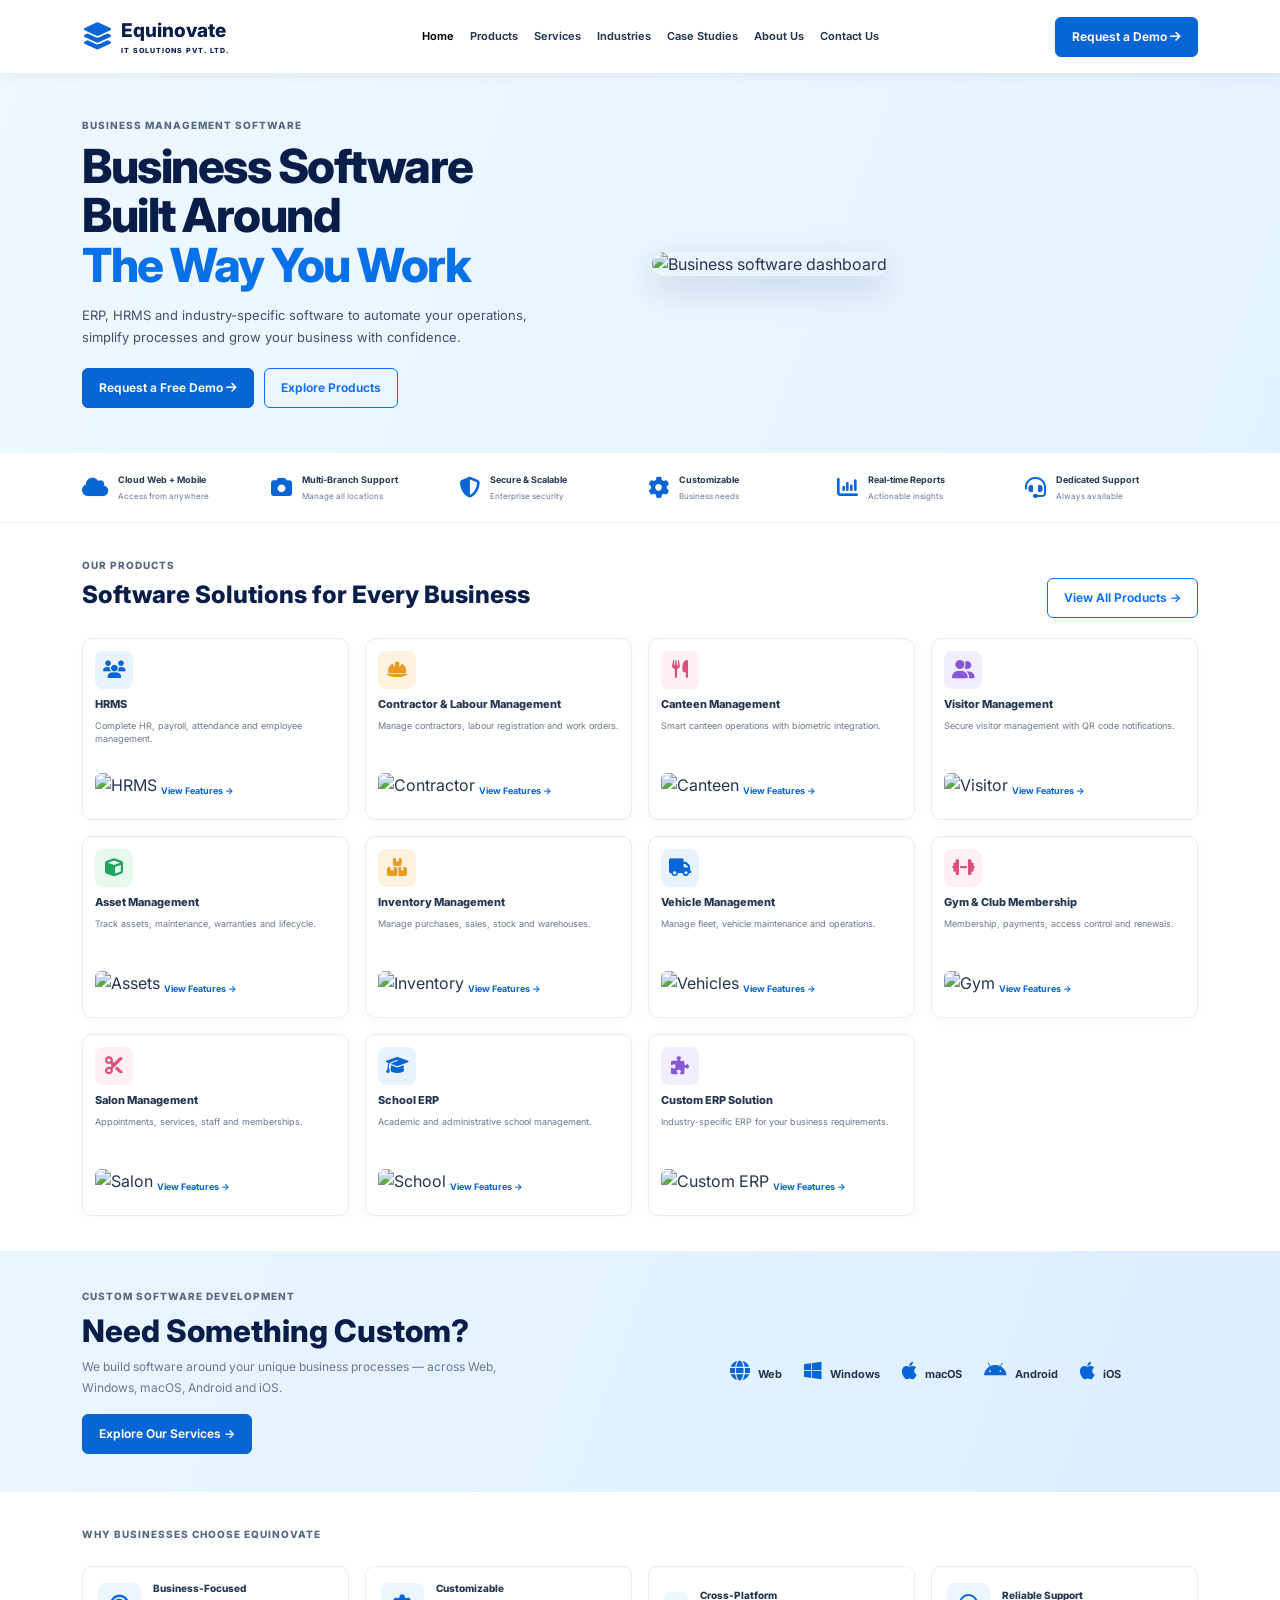
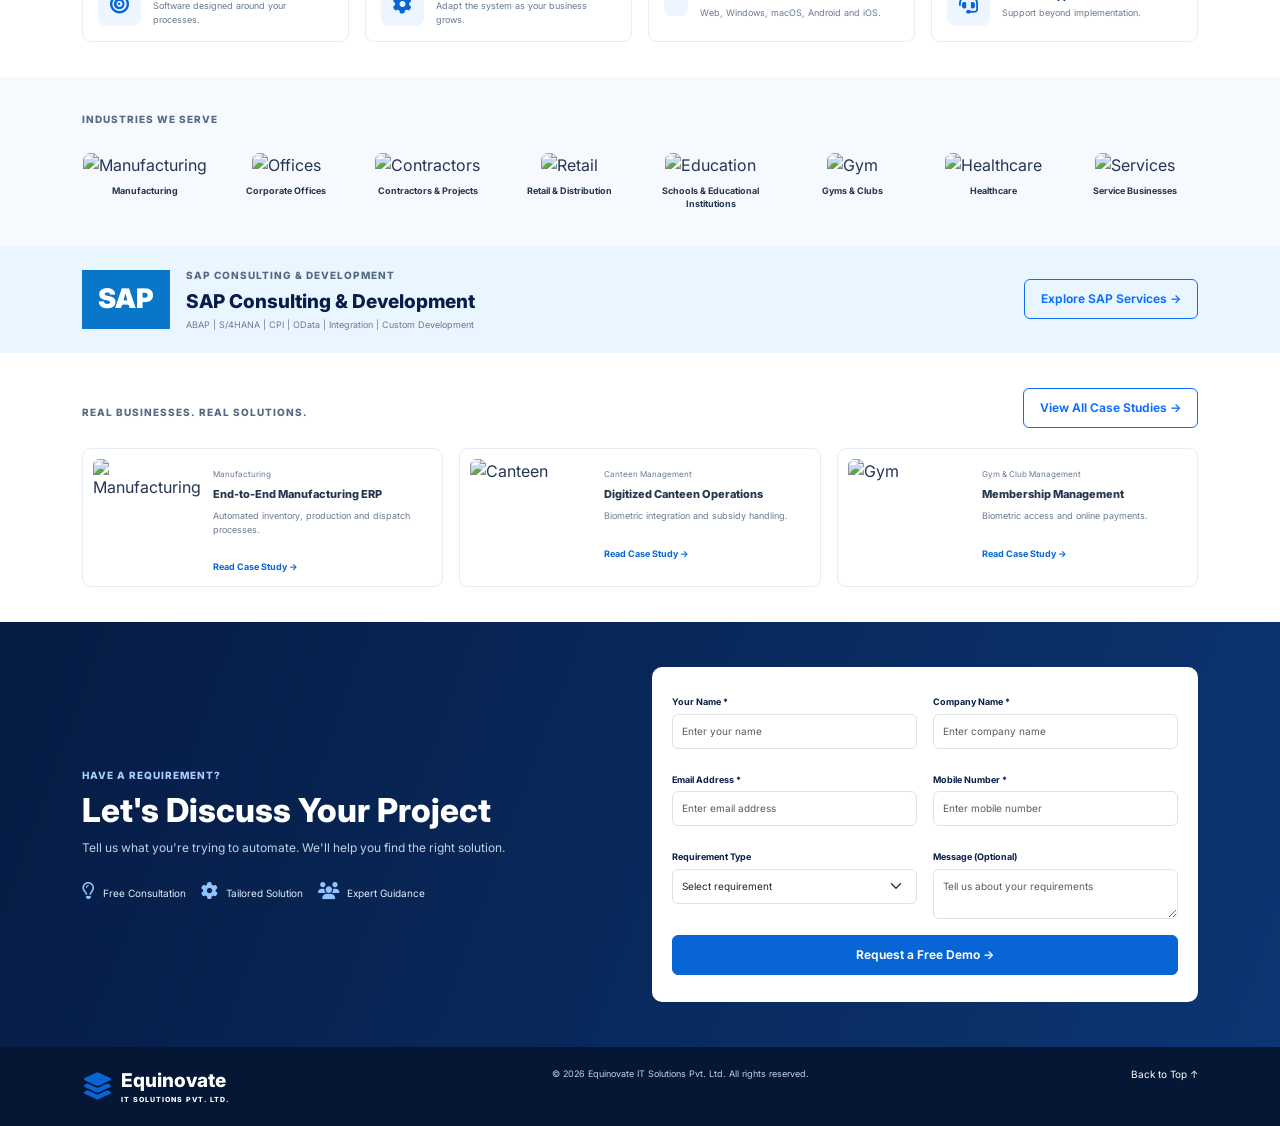
==== index.html @ 1eb123d7 "Initial commit" ====
<!DOCTYPE html>
<html lang="en">
<head>
    <meta charset="UTF-8">
    <meta name="viewport" content="width=device-width, initial-scale=1.0">

    <title>Equinovate | Business Software Solutions</title>

    <!-- Google Fonts -->
    <link rel="preconnect" href="https://fonts.googleapis.com">
    <link href="https://fonts.googleapis.com/css2?family=Inter:wght@400;500;600;700;800&display=swap" rel="stylesheet">

    <!-- Bootstrap 5 -->
    <link href="https://cdn.jsdelivr.net/npm/bootstrap@5.3.3/dist/css/bootstrap.min.css" rel="stylesheet">

    <!-- Font Awesome -->
    <link rel="stylesheet" href="https://cdnjs.cloudflare.com/ajax/libs/font-awesome/6.5.2/css/all.min.css">

    <!-- Custom CSS -->
    <link rel="stylesheet" href="css/style.css">
</head>

<body>

<!-- NAVBAR -->
<nav class="navbar navbar-expand-lg sticky-top">
    <div class="container">

        <a class="navbar-brand logo" href="#home">
            <i class="fa-solid fa-layer-group"></i>
            <span>
                Equinovate
                <small>IT SOLUTIONS PVT. LTD.</small>
            </span>
        </a>

        <button class="navbar-toggler" type="button"
            data-bs-toggle="collapse" data-bs-target="#navbarMenu">
            <span class="navbar-toggler-icon"></span>
        </button>

        <div class="collapse navbar-collapse" id="navbarMenu">

            <ul class="navbar-nav mx-auto">
                <li class="nav-item"><a class="nav-link active" href="#home">Home</a></li>
                <li class="nav-item"><a class="nav-link" href="#products">Products</a></li>
                <li class="nav-item"><a class="nav-link" href="#services">Services</a></li>
                <li class="nav-item"><a class="nav-link" href="#industries">Industries</a></li>
                <li class="nav-item"><a class="nav-link" href="#cases">Case Studies</a></li>
                <li class="nav-item"><a class="nav-link" href="#about">About Us</a></li>
                <li class="nav-item"><a class="nav-link" href="#contact">Contact Us</a></li>
            </ul>

            <a href="#contact" class="btn btn-primary">
                Request a Demo <i class="fa-solid fa-arrow-right"></i>
            </a>

        </div>
    </div>
</nav>


<!-- HERO SECTION -->
<section class="hero-section" id="home">
    <div class="container">
        <div class="row align-items-center">

            <div class="col-lg-6">
                <span class="section-label">BUSINESS MANAGEMENT SOFTWARE</span>

                <h1>
                    Business Software<br>
                    Built Around<br>
                    <span>The Way You Work</span>
                </h1>

                <p>
                    ERP, HRMS and industry-specific software to automate
                    your operations, simplify processes and grow your
                    business with confidence.
                </p>

                <div class="hero-buttons">
                    <a href="#contact" class="btn btn-primary">
                        Request a Free Demo <i class="fa-solid fa-arrow-right"></i>
                    </a>

                    <a href="#products" class="btn btn-outline-primary">
                        Explore Products
                    </a>
                </div>
            </div>

            <div class="col-lg-6">
                <div class="hero-image">
                    <img
                        src="https://images.unsplash.com/photo-1498050108023-c5249f4df085?auto=format&fit=crop&w=1000&q=85"
                        alt="Business software dashboard">
                </div>
            </div>

        </div>
    </div>
</section>


<!-- FEATURES -->
<section class="features-strip">
    <div class="container">
        <div class="row g-3">

            <div class="col-6 col-lg-2">
                <div class="feature-item">
                    <i class="fa-solid fa-cloud"></i>
                    <div><b>Cloud Web + Mobile</b><small>Access from anywhere</small></div>
                </div>
            </div>

            <div class="col-6 col-lg-2">
                <div class="feature-item">
                    <i class="fa-solid fa-camera"></i>
                    <div><b>Multi-Branch Support</b><small>Manage all locations</small></div>
                </div>
            </div>

            <div class="col-6 col-lg-2">
                <div class="feature-item">
                    <i class="fa-solid fa-shield-halved"></i>
                    <div><b>Secure & Scalable</b><small>Enterprise security</small></div>
                </div>
            </div>

            <div class="col-6 col-lg-2">
                <div class="feature-item">
                    <i class="fa-solid fa-gear"></i>
                    <div><b>Customizable</b><small>Business needs</small></div>
                </div>
            </div>

            <div class="col-6 col-lg-2">
                <div class="feature-item">
                    <i class="fa-solid fa-chart-column"></i>
                    <div><b>Real-time Reports</b><small>Actionable insights</small></div>
                </div>
            </div>

            <div class="col-6 col-lg-2">
                <div class="feature-item">
                    <i class="fa-solid fa-headset"></i>
                    <div><b>Dedicated Support</b><small>Always available</small></div>
                </div>
            </div>

        </div>
    </div>
</section>


<!-- PRODUCTS -->
<section class="products-section section-padding" id="products">
    <div class="container">

        <div class="section-heading">
            <div>
                <span class="section-label">OUR PRODUCTS</span>
                <h2>Software Solutions for Every Business</h2>
            </div>
            <a href="#contact" class="btn btn-outline-primary">View All Products →</a>
        </div>

        <div class="row g-3">

            <div class="col-6 col-md-4 col-xl-3">
                <div class="product-card">
                    <div class="product-icon blue"><i class="fa-solid fa-users"></i></div>
                    <h5>HRMS</h5>
                    <p>Complete HR, payroll, attendance and employee management.</p>
                    <img src="https://images.unsplash.com/photo-1521737711867-e3b97375f902?auto=format&fit=crop&w=500&q=80" alt="HRMS">
                    <a href="#contact">View Features →</a>
                </div>
            </div>

            <div class="col-6 col-md-4 col-xl-3">
                <div class="product-card">
                    <div class="product-icon orange"><i class="fa-solid fa-helmet-safety"></i></div>
                    <h5>Contractor & Labour Management</h5>
                    <p>Manage contractors, labour registration and work orders.</p>
                    <img src="https://images.unsplash.com/photo-1504307651254-35680f356dfd?auto=format&fit=crop&w=500&q=80" alt="Contractor">
                    <a href="#contact">View Features →</a>
                </div>
            </div>

            <div class="col-6 col-md-4 col-xl-3">
                <div class="product-card">
                    <div class="product-icon pink"><i class="fa-solid fa-utensils"></i></div>
                    <h5>Canteen Management</h5>
                    <p>Smart canteen operations with biometric integration.</p>
                    <img src="https://images.unsplash.com/photo-1555939594-58d7cb561ad1?auto=format&fit=crop&w=500&q=80" alt="Canteen">
                    <a href="#contact">View Features →</a>
                </div>
            </div>

            <div class="col-6 col-md-4 col-xl-3">
                <div class="product-card">
                    <div class="product-icon purple"><i class="fa-solid fa-user-group"></i></div>
                    <h5>Visitor Management</h5>
                    <p>Secure visitor management with QR code notifications.</p>
                    <img src="https://images.unsplash.com/photo-1497366754035-f200968a6e72?auto=format&fit=crop&w=500&q=80" alt="Visitor">
                    <a href="#contact">View Features →</a>
                </div>
            </div>

            <div class="col-6 col-md-4 col-xl-3">
                <div class="product-card">
                    <div class="product-icon green"><i class="fa-solid fa-cube"></i></div>
                    <h5>Asset Management</h5>
                    <p>Track assets, maintenance, warranties and lifecycle.</p>
                    <img src="https://images.unsplash.com/photo-1581091226825-a6a2a5aee158?auto=format&fit=crop&w=500&q=80" alt="Assets">
                    <a href="#contact">View Features →</a>
                </div>
            </div>

            <div class="col-6 col-md-4 col-xl-3">
                <div class="product-card">
                    <div class="product-icon orange"><i class="fa-solid fa-boxes-stacked"></i></div>
                    <h5>Inventory Management</h5>
                    <p>Manage purchases, sales, stock and warehouses.</p>
                    <img src="https://images.unsplash.com/photo-1586528116311-ad8dd3c8310d?auto=format&fit=crop&w=500&q=80" alt="Inventory">
                    <a href="#contact">View Features →</a>
                </div>
            </div>

            <div class="col-6 col-md-4 col-xl-3">
                <div class="product-card">
                    <div class="product-icon blue"><i class="fa-solid fa-truck"></i></div>
                    <h5>Vehicle Management</h5>
                    <p>Manage fleet, vehicle maintenance and operations.</p>
                    <img src="https://images.unsplash.com/photo-1492144534655-ae79c964c9d7?auto=format&fit=crop&w=500&q=80" alt="Vehicles">
                    <a href="#contact">View Features →</a>
                </div>
            </div>

            <div class="col-6 col-md-4 col-xl-3">
                <div class="product-card">
                    <div class="product-icon pink"><i class="fa-solid fa-dumbbell"></i></div>
                    <h5>Gym & Club Membership</h5>
                    <p>Membership, payments, access control and renewals.</p>
                    <img src="https://images.unsplash.com/photo-1534438327276-14e5300c3a48?auto=format&fit=crop&w=500&q=80" alt="Gym">
                    <a href="#contact">View Features →</a>
                </div>
            </div>

            <div class="col-6 col-md-4 col-xl-3">
                <div class="product-card">
                    <div class="product-icon pink"><i class="fa-solid fa-scissors"></i></div>
                    <h5>Salon Management</h5>
                    <p>Appointments, services, staff and memberships.</p>
                    <img src="https://images.unsplash.com/photo-1560066984-138dadb4c035?auto=format&fit=crop&w=500&q=80" alt="Salon">
                    <a href="#contact">View Features →</a>
                </div>
            </div>

            <div class="col-6 col-md-4 col-xl-3">
                <div class="product-card">
                    <div class="product-icon blue"><i class="fa-solid fa-graduation-cap"></i></div>
                    <h5>School ERP</h5>
                    <p>Academic and administrative school management.</p>
                    <img src="https://images.unsplash.com/photo-1509062522246-3755977927d7?auto=format&fit=crop&w=500&q=80" alt="School">
                    <a href="#contact">View Features →</a>
                </div>
            </div>

            <div class="col-6 col-md-4 col-xl-3">
                <div class="product-card">
                    <div class="product-icon purple"><i class="fa-solid fa-puzzle-piece"></i></div>
                    <h5>Custom ERP Solution</h5>
                    <p>Industry-specific ERP for your business requirements.</p>
                    <img src="https://images.unsplash.com/photo-1518770660439-4636190af475?auto=format&fit=crop&w=500&q=80" alt="Custom ERP">
                    <a href="#contact">View Features →</a>
                </div>
            </div>

        </div>
    </div>
</section>


<!-- CUSTOM SOFTWARE -->
<section class="custom-section" id="services">
    <div class="container">
        <div class="row align-items-center">

            <div class="col-lg-6">
                <span class="section-label">CUSTOM SOFTWARE DEVELOPMENT</span>
                <h2>Need Something Custom?</h2>
                <p>We build software around your unique business processes — across Web, Windows, macOS, Android and iOS.</p>
                <a href="#contact" class="btn btn-primary">Explore Our Services →</a>
            </div>

            <div class="col-lg-6 platform-icons">
                <div><i class="fa-solid fa-globe"></i> Web</div>
                <div><i class="fa-brands fa-windows"></i> Windows</div>
                <div><i class="fa-brands fa-apple"></i> macOS</div>
                <div><i class="fa-brands fa-android"></i> Android</div>
                <div><i class="fa-brands fa-apple"></i> iOS</div>
            </div>

        </div>
    </div>
</section>


<!-- WHY US -->
<section class="section-padding" id="about">
    <div class="container">
        <span class="section-label">WHY BUSINESSES CHOOSE EQUINOVATE</span>

        <div class="row g-3 mt-2">

            <div class="col-6 col-lg-3">
                <div class="why-card">
                    <i class="fa-solid fa-bullseye"></i>
                    <div><h5>Business-Focused</h5><p>Software designed around your processes.</p></div>
                </div>
            </div>

            <div class="col-6 col-lg-3">
                <div class="why-card">
                    <i class="fa-solid fa-gear"></i>
                    <div><h5>Customizable</h5><p>Adapt the system as your business grows.</p></div>
                </div>
            </div>

            <div class="col-6 col-lg-3">
                <div class="why-card">
                    <i class="fa-solid fa-laptop-mobile"></i>
                    <div><h5>Cross-Platform</h5><p>Web, Windows, macOS, Android and iOS.</p></div>
                </div>
            </div>

            <div class="col-6 col-lg-3">
                <div class="why-card">
                    <i class="fa-solid fa-headset"></i>
                    <div><h5>Reliable Support</h5><p>Support beyond implementation.</p></div>
                </div>
            </div>

        </div>
    </div>
</section>


<!-- INDUSTRIES -->
<section class="industries-section section-padding" id="industries">
    <div class="container">
        <span class="section-label">INDUSTRIES WE SERVE</span>

        <div class="row g-3 mt-2">

            <div class="col-6 col-md-3 col-lg">
                <div class="industry-card"><img src="https://images.unsplash.com/photo-1567789884554-0b844b597180?auto=format&fit=crop&w=400&q=80" alt="Manufacturing"><b>Manufacturing</b></div>
            </div>

            <div class="col-6 col-md-3 col-lg">
                <div class="industry-card"><img src="https://images.unsplash.com/photo-1486406146926-c627a92ad1ab?auto=format&fit=crop&w=400&q=80" alt="Offices"><b>Corporate Offices</b></div>
            </div>

            <div class="col-6 col-md-3 col-lg">
                <div class="industry-card"><img src="https://images.unsplash.com/photo-1504307651254-35680f356dfd?auto=format&fit=crop&w=400&q=80" alt="Contractors"><b>Contractors & Projects</b></div>
            </div>

            <div class="col-6 col-md-3 col-lg">
                <div class="industry-card"><img src="https://images.unsplash.com/photo-1534452203293-494d7ddbf7e0?auto=format&fit=crop&w=400&q=80" alt="Retail"><b>Retail & Distribution</b></div>
            </div>

            <div class="col-6 col-md-3 col-lg">
                <div class="industry-card"><img src="https://images.unsplash.com/photo-1509062522246-3755977927d7?auto=format&fit=crop&w=400&q=80" alt="Education"><b>Schools & Educational Institutions</b></div>
            </div>

            <div class="col-6 col-md-3 col-lg">
                <div class="industry-card"><img src="https://images.unsplash.com/photo-1534438327276-14e5300c3a48?auto=format&fit=crop&w=400&q=80" alt="Gym"><b>Gyms & Clubs</b></div>
            </div>

            <div class="col-6 col-md-3 col-lg">
                <div class="industry-card"><img src="https://images.unsplash.com/photo-1538108149393-fbbd81895907?auto=format&fit=crop&w=400&q=80" alt="Healthcare"><b>Healthcare</b></div>
            </div>

            <div class="col-6 col-md-3 col-lg">
                <div class="industry-card"><img src="https://images.unsplash.com/photo-1497366811353-6870744d04b2?auto=format&fit=crop&w=400&q=80" alt="Services"><b>Service Businesses</b></div>
            </div>

        </div>
    </div>
</section>


<!-- SAP -->
<section class="sap-section" id="sap">
    <div class="container d-flex flex-wrap align-items-center gap-3">
        <div class="sap-logo">SAP</div>
        <div class="flex-grow-1">
            <span class="section-label">SAP CONSULTING & DEVELOPMENT</span>
            <h2>SAP Consulting & Development</h2>
            <p>ABAP | S/4HANA | CPI | OData | Integration | Custom Development</p>
        </div>
        <a href="#contact" class="btn btn-outline-primary">Explore SAP Services →</a>
    </div>
</section>


<!-- CASE STUDIES -->
<section class="section-padding" id="cases">
    <div class="container">
        <div class="section-heading">
            <span class="section-label">REAL BUSINESSES. REAL SOLUTIONS.</span>
            <a href="#contact" class="btn btn-outline-primary">View All Case Studies →</a>
        </div>

        <div class="row g-3">

            <div class="col-md-4">
                <div class="case-card">
                    <img src="https://images.unsplash.com/photo-1581091226825-a6a2a5aee158?auto=format&fit=crop&w=500&q=80" alt="Manufacturing">
                    <div><small>Manufacturing</small><h5>End-to-End Manufacturing ERP</h5><p>Automated inventory, production and dispatch processes.</p><a href="#contact">Read Case Study →</a></div>
                </div>
            </div>

            <div class="col-md-4">
                <div class="case-card">
                    <img src="https://images.unsplash.com/photo-1555939594-58d7cb561ad1?auto=format&fit=crop&w=500&q=80" alt="Canteen">
                    <div><small>Canteen Management</small><h5>Digitized Canteen Operations</h5><p>Biometric integration and subsidy handling.</p><a href="#contact">Read Case Study →</a></div>
                </div>
            </div>

            <div class="col-md-4">
                <div class="case-card">
                    <img src="https://images.unsplash.com/photo-1534438327276-14e5300c3a48?auto=format&fit=crop&w=500&q=80" alt="Gym">
                    <div><small>Gym & Club Management</small><h5>Membership Management</h5><p>Biometric access and online payments.</p><a href="#contact">Read Case Study →</a></div>
                </div>
            </div>

        </div>
    </div>
</section>


<!-- CONTACT -->
<section class="contact-section" id="contact">
    <div class="container">
        <div class="row align-items-center g-4">

            <div class="col-lg-6">
                <span class="section-label">HAVE A REQUIREMENT?</span>
                <h2>Let's Discuss Your Project</h2>
                <p>Tell us what you're trying to automate. We'll help you find the right solution.</p>

                <div class="contact-benefits">
                    <span><i class="fa-regular fa-lightbulb"></i> Free Consultation</span>
                    <span><i class="fa-solid fa-gear"></i> Tailored Solution</span>
                    <span><i class="fa-solid fa-users"></i> Expert Guidance</span>
                </div>
            </div>

            <div class="col-lg-6">
                <form class="contact-form" id="demoForm">

                    <div class="row g-3">

                        <div class="col-md-6">
                            <label>Your Name *</label>
                            <input type="text" class="form-control" name="name" required placeholder="Enter your name">
                        </div>

                        <div class="col-md-6">
                            <label>Company Name *</label>
                            <input type="text" class="form-control" name="company" required placeholder="Enter company name">
                        </div>

                        <div class="col-md-6">
                            <label>Email Address *</label>
                            <input type="email" class="form-control" name="email" required placeholder="Enter email address">
                        </div>

                        <div class="col-md-6">
                            <label>Mobile Number *</label>
                            <input type="tel" class="form-control" name="mobile" required placeholder="Enter mobile number">
                        </div>

                        <div class="col-md-6">
                            <label>Requirement Type</label>
                            <select class="form-select" name="type">
                                <option value="">Select requirement</option>
                                <option>ERP Software</option>
                                <option>HRMS</option>
                                <option>Custom Software</option>
                                <option>Mobile Application</option>
                                <option>SAP Services</option>
                            </select>
                        </div>

                        <div class="col-md-6">
                            <label>Message (Optional)</label>
                            <textarea class="form-control" name="message" rows="2" placeholder="Tell us about your requirements"></textarea>
                        </div>

                        <div class="col-12">
                            <button class="btn btn-primary w-100" type="submit">
                                Request a Free Demo →
                            </button>
                            <p id="formMessage" class="form-message"></p>
                        </div>

                    </div>
                </form>
            </div>

        </div>
    </div>
</section>


<!-- FOOTER -->
<footer class="footer">
    <div class="container d-flex flex-wrap justify-content-between gap-3">
        <a class="logo footer-logo" href="#home">
            <i class="fa-solid fa-layer-group"></i>
            <span>Equinovate<small>IT SOLUTIONS PVT. LTD.</small></span>
        </a>

        <p>© <span id="year"></span> Equinovate IT Solutions Pvt. Ltd. All rights reserved.</p>
        <a href="#home">Back to Top ↑</a>
    </div>
</footer>


<button id="backTop" class="back-top" aria-label="Back to top">
    <i class="fa-solid fa-arrow-up"></i>
</button>


<!-- Bootstrap JS -->
<script src="https://cdn.jsdelivr.net/npm/bootstrap@5.3.3/dist/js/bootstrap.bundle.min.js"></script>

<!-- Custom JS -->
<script src="js/script.js"></script>

</body>
</html>
---- css/style.css ----
:root {
    --primary: #0865d5;
    --dark: #091d49;
    --text: #253651;
    --muted: #697991;
    --light: #eff7ff;
}

* {
    margin: 0;
    padding: 0;
    box-sizing: border-box;
}

html {
    scroll-behavior: smooth;
    scroll-padding-top: 85px;
}

body {
    font-family: 'Inter', sans-serif;
    color: var(--text);
    overflow-x: hidden;
}

/* NAVBAR */

.navbar {
    background: #fff;
    padding: 12px 0;
    box-shadow: 0 2px 12px rgba(0,0,0,.06);
}

.logo {
    display: flex;
    align-items: center;
    gap: 9px;
    color: var(--dark);
    text-decoration: none;
    font-size: 19px;
    font-weight: 800;
}

.logo i {
    color: var(--primary);
    font-size: 27px;
}

.logo small {
    display: block;
    font-size: 7px;
    letter-spacing: 1px;
}

.nav-link {
    font-size: 11px;
    font-weight: 650;
    color: #263753;
}

.nav-link:hover,
.nav-link.active {
    color: var(--primary);
}

.btn {
    font-size: 12px;
    font-weight: 650;
    border-radius: 6px;
    padding: 10px 16px;
}

.btn-primary {
    background: var(--primary);
    border-color: var(--primary);
}

/* COMMON */

.section-padding {
    padding: 35px 0;
}

.section-label {
    display: block;
    font-size: 10px;
    font-weight: 800;
    letter-spacing: 1px;
    color: #566983;
    margin-bottom: 8px;
}

.section-heading {
    display: flex;
    justify-content: space-between;
    align-items: end;
    gap: 15px;
    margin-bottom: 20px;
}

/* HERO */

.hero-section {
    background: linear-gradient(110deg, #eff8ff, #e3f2ff);
    padding: 45px 0;
}

.hero-section h1 {
    font-size: clamp(32px, 4vw, 47px);
    font-weight: 800;
    line-height: 1.05;
    letter-spacing: -1.5px;
    color: var(--dark);
    margin-bottom: 15px;
}

.hero-section h1 span {
    color: #0871e8;
}

.hero-section p {
    font-size: 13px;
    line-height: 1.7;
    max-width: 480px;
    color: #40516c;
}

.hero-buttons {
    display: flex;
    flex-wrap: wrap;
    gap: 10px;
    margin-top: 20px;
}

.hero-image img {
    width: 100%;
    height: 270px;
    object-fit: cover;
    border-radius: 12px;
    box-shadow: 0 12px 35px rgba(17, 51, 91, .17);
}

/* FEATURES */

.features-strip {
    background: white;
    padding: 20px 0;
    border-bottom: 1px solid #e9eff6;
}

.feature-item {
    display: flex;
    align-items: center;
    gap: 10px;
}

.feature-item i {
    font-size: 21px;
    color: var(--primary);
}

.feature-item b {
    display: block;
    font-size: 9px;
}

.feature-item small {
    display: block;
    font-size: 8px;
    color: var(--muted);
    margin-top: 3px;
}

/* PRODUCTS */

.products-section h2 {
    font-size: 24px;
    font-weight: 800;
    color: var(--dark);
}

.product-card {
    height: 100%;
    padding: 12px;
    border: 1px solid #e6edf5;
    border-radius: 10px;
    background: white;
    transition: .3s;
    box-shadow: 0 3px 12px rgba(0,0,0,.025);
}

.product-card:hover {
    transform: translateY(-5px);
    box-shadow: 0 10px 25px rgba(8,101,213,.12);
}

.product-icon {
    height: 38px;
    width: 38px;
    display: grid;
    place-items: center;
    border-radius: 8px;
    margin-bottom: 9px;
    font-size: 18px;
}

.blue { background: #e8f3ff; color: #0865d5; }
.orange { background: #fff2df; color: #e99a22; }
.pink { background: #fff0f4; color: #df4f7c; }
.purple { background: #f2edff; color: #8856d8; }
.green { background: #e8f8ef; color: #20a45c; }

.product-card h5 {
    font-size: 11px;
    font-weight: 800;
}

.product-card p {
    color: var(--muted);
    font-size: 9px;
    min-height: 38px;
    line-height: 1.5;
}

.product-card img {
    width: 100%;
    height: 95px;
    object-fit: cover;
    border-radius: 6px;
    margin-bottom: 10px;
}

.product-card a {
    color: var(--primary);
    text-decoration: none;
    font-size: 9px;
    font-weight: 700;
}

/* CUSTOM SOFTWARE */

.custom-section {
    background: linear-gradient(110deg, #eaf6ff, #dceeff);
    padding: 38px 0;
}

.custom-section h2 {
    font-size: 31px;
    font-weight: 800;
    color: var(--dark);
}

.custom-section p {
    font-size: 12px;
    color: var(--muted);
    line-height: 1.7;
    max-width: 470px;
}

.platform-icons {
    display: flex;
    flex-wrap: wrap;
    justify-content: center;
    gap: 22px;
}

.platform-icons div {
    font-size: 11px;
    font-weight: 700;
}

.platform-icons i {
    color: var(--primary);
    font-size: 20px;
    margin-right: 5px;
}

/* WHY CHOOSE US */

.why-card {
    height: 100%;
    display: flex;
    align-items: center;
    gap: 12px;
    padding: 15px;
    background: #fff;
    border: 1px solid #e8edf5;
    border-radius: 9px;
}

.why-card > i {
    color: var(--primary);
    background: #edf6ff;
    padding: 12px;
    font-size: 19px;
    border-radius: 8px;
}

.why-card h5 {
    font-size: 10px;
    font-weight: 800;
    margin-bottom: 5px;
}

.why-card p {
    font-size: 9px;
    color: var(--muted);
    margin: 0;
}

/* INDUSTRIES */

.industries-section {
    background: #f6faff;
}

.industry-card {
    text-align: center;
}

.industry-card img {
    width: 100%;
    height: 90px;
    object-fit: cover;
    border-radius: 7px;
}

.industry-card b {
    display: block;
    font-size: 9px;
    margin-top: 7px;
}

/* SAP */

.sap-section {
    padding: 22px 0;
    background: #eaf6ff;
}

.sap-logo {
    color: white;
    background: #0877c9;
    font-size: 27px;
    font-weight: 900;
    padding: 9px 16px;
}

.sap-section h2 {
    font-size: 19px;
    font-weight: 800;
    color: var(--dark);
    margin-bottom: 4px;
}

.sap-section p {
    font-size: 9px;
    color: var(--muted);
    margin: 0;
}

/* CASE STUDIES */

.case-card {
    height: 100%;
    display: flex;
    gap: 12px;
    border: 1px solid #e6edf5;
    border-radius: 9px;
    padding: 10px;
}

.case-card img {
    width: 36%;
    object-fit: cover;
    border-radius: 6px;
}

.case-card small {
    font-size: 8px;
    color: var(--muted);
}

.case-card h5 {
    font-size: 11px;
    font-weight: 800;
    margin-top: 5px;
}

.case-card p {
    font-size: 9px;
    color: var(--muted);
}

.case-card a {
    text-decoration: none;
    color: var(--primary);
    font-size: 9px;
    font-weight: 700;
}

/* CONTACT */

.contact-section {
    padding: 45px 0;
    background: linear-gradient(110deg, #061b43, #0b3673);
    color: white;
}

.contact-section h2 {
    font-size: 33px;
    font-weight: 800;
}

.contact-section p {
    color: #c1d1e6;
    font-size: 12px;
}

.contact-section .section-label {
    color: #a9ceff;
}

.contact-benefits {
    display: flex;
    flex-wrap: wrap;
    gap: 15px;
    margin-top: 25px;
}

.contact-benefits span {
    font-size: 10px;
    color: #e2edfc;
}

.contact-benefits i {
    color: #91c3ff;
    margin-right: 5px;
    font-size: 17px;
}

.contact-form {
    padding: 20px;
    border-radius: 10px;
    background: white;
    color: var(--dark);
}

.contact-form label {
    font-size: 9px;
    font-weight: 700;
    margin-bottom: 5px;
}

.contact-form .form-control,
.contact-form .form-select {
    font-size: 10px;
    padding: 9px;
}

.form-message {
    font-size: 9px;
    text-align: center;
    margin: 7px 0 0;
    color: #64748b;
}

/* FOOTER */

.footer {
    background: #061735;
    padding: 20px 0;
    color: #c1d1e6;
}

.footer p {
    font-size: 9px;
    margin: 0;
}

.footer a:last-child {
    color: white;
    font-size: 10px;
    text-decoration: none;
}

.footer-logo {
    color: white;
}

/* BACK TO TOP */

.back-top {
    position: fixed;
    bottom: 20px;
    right: 20px;
    height: 40px;
    width: 40px;
    border: none;
    border-radius: 50%;
    background: var(--primary);
    color: white;
    opacity: 0;
    visibility: hidden;
    transition: .3s;
    z-index: 999;
}

.back-top.show {
    opacity: 1;
    visibility: visible;
}

/* RESPONSIVE */

@media(max-width: 991px) {
    .navbar-collapse {
        padding-top: 15px;
    }

    .hero-image {
        margin-top: 25px;
    }

    .hero-image img {
        height: 250px;
    }

    .platform-icons {
        margin-top: 25px;
    }
}

@media(max-width: 575px) {
    .hero-section {
        padding: 30px 0;
    }

    .hero-section h1 {
        font-size: 34px;
    }

    .hero-section p {
        font-size: 11px;
    }

    .hero-image img {
        height: 190px;
    }

    .feature-item {
        gap: 7px;
    }

    .feature-item i {
        font-size: 17px;
    }

    .feature-item b {
        font-size: 8px;
    }

    .feature-item small {
        font-size: 7px;
    }

    .products-section h2 {
        font-size: 19px;
    }

    .product-card {
        padding: 9px;
    }

    .product-card img {
        height: 70px;
    }

    .product-card p {
        min-height: 48px;
    }

    .custom-section h2 {
        font-size: 25px;
    }

    .why-card {
        padding: 9px;
        gap: 7px;
    }

    .why-card > i {
        font-size: 15px;
        padding: 9px;
    }

    .industry-card img {
        height: 75px;
    }

    .case-card img {
        min-height: 105px;
    }

    .contact-section h2 {
        font-size: 27px;
    }

    .contact-form {
        padding: 14px;
    }

    .footer .container {
        justify-content: center !important;
        text-align: center;
    }

    .footer p {
        width: 100%;
    }
}
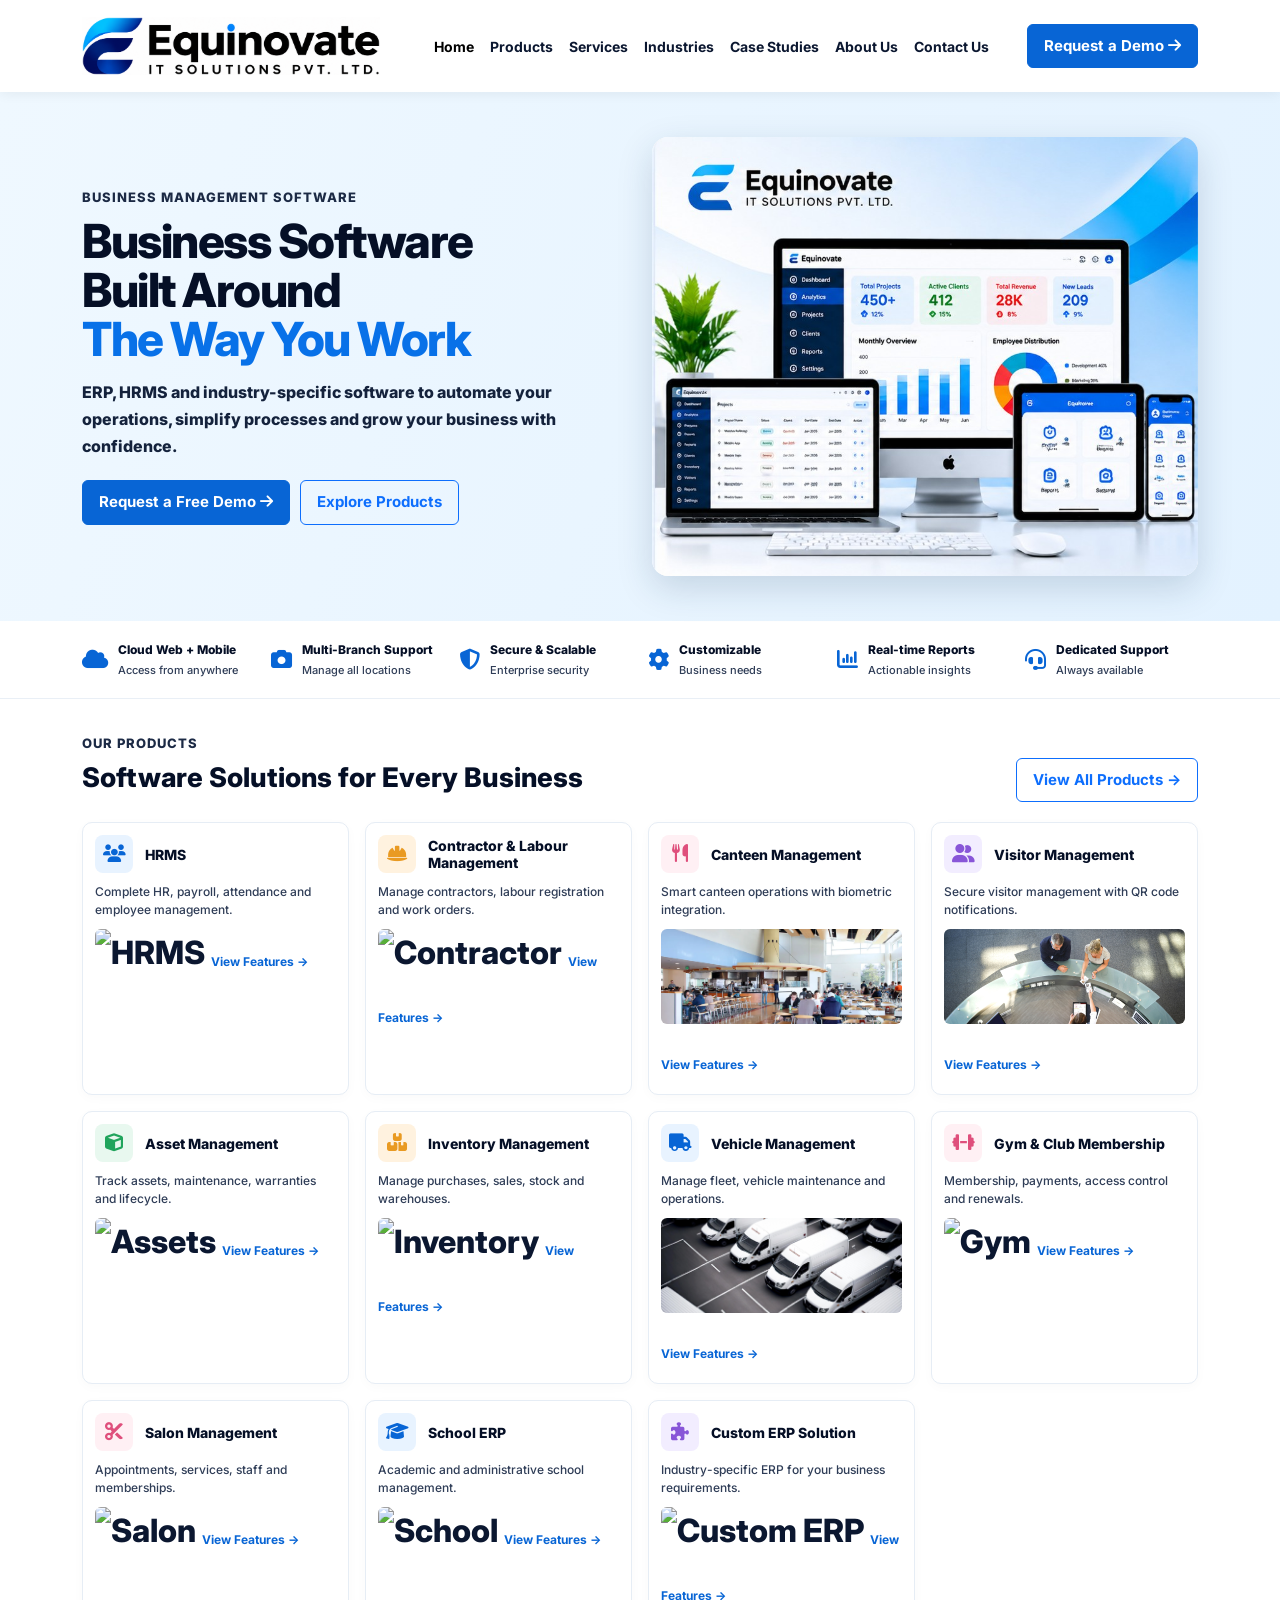
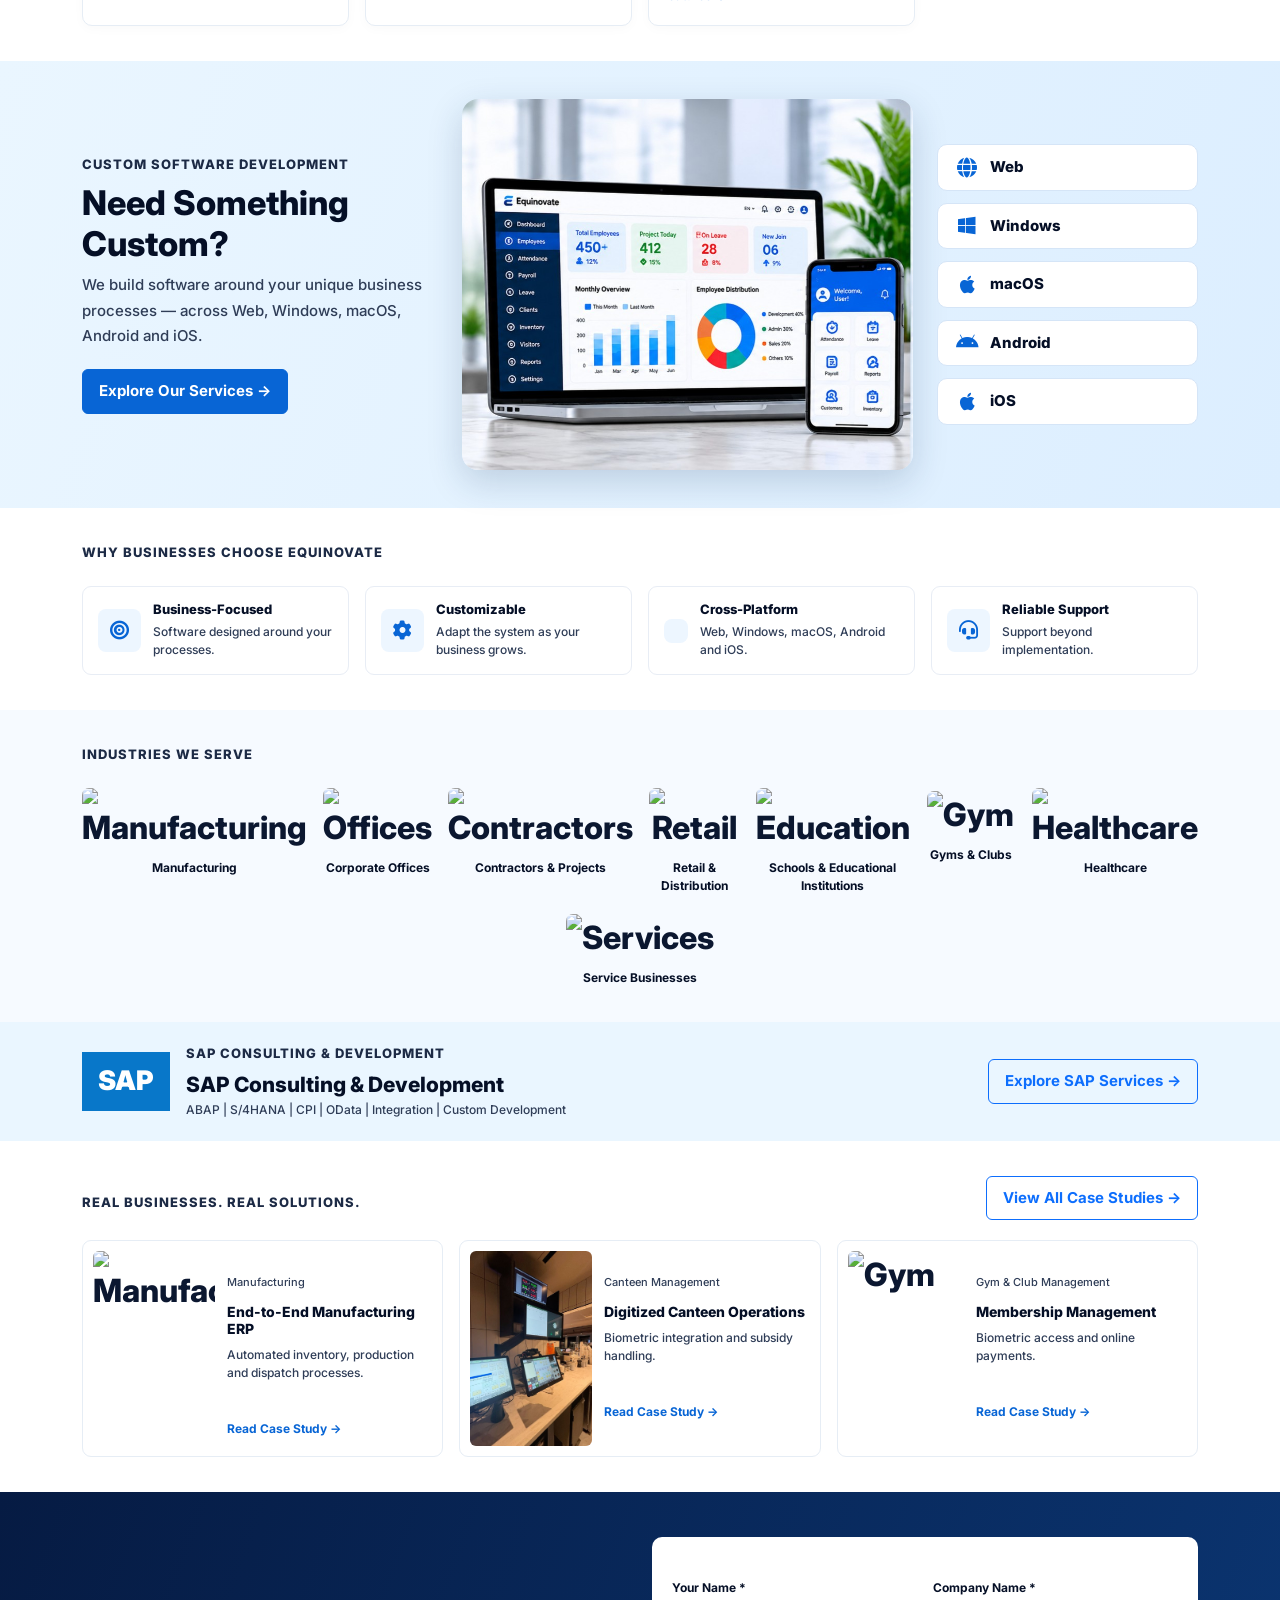
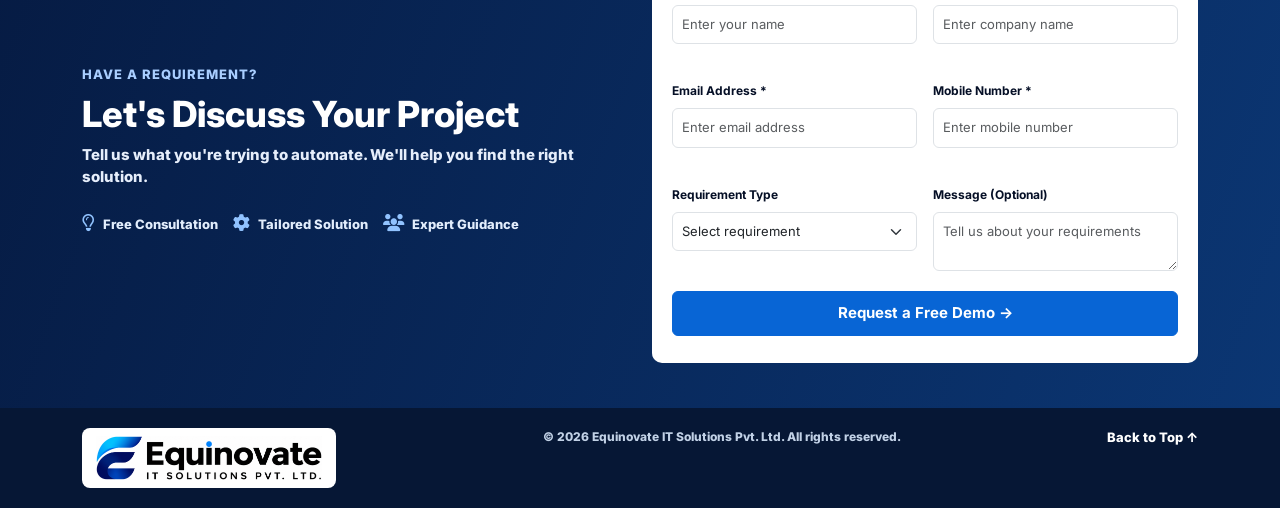
==== commit 2d2d6869: "First Commit" ====
--- a/index.html
+++ b/index.html
@@ -7,6 +7,8 @@
 
     <title>Equinovate | Business Software Solutions</title>
 
+    <link rel="icon" type="image/png" href="images/favicon.png">
+
     <!-- Google Fonts -->
     <link rel="preconnect" href="https://fonts.googleapis.com">
     <link href="https://fonts.googleapis.com/css2?family=Inter:wght@400;500;600;700;800&display=swap" rel="stylesheet">
@@ -28,11 +30,7 @@
     <div class="container">
 
         <a class="navbar-brand logo" href="#home">
-            <i class="fa-solid fa-layer-group"></i>
-            <span>
-                Equinovate
-                <small>IT SOLUTIONS PVT. LTD.</small>
-            </span>
+            <img src="images/logo.png" alt="Equinovate IT Solutions Pvt. Ltd." class="logo-img">
         </a>
 
         <button class="navbar-toggler" type="button"
@@ -94,9 +92,7 @@
 
             <div class="col-lg-6">
                 <div class="hero-image">
-                    <img
-                        src="https://images.unsplash.com/photo-1498050108023-c5249f4df085?auto=format&fit=crop&w=1000&q=85"
-                        alt="Business software dashboard">
+                    <img src="images/dashboard1.jpg" alt="Equinovate business software dashboard on desktop, laptop, tablet and mobile">
                 </div>
             </div>
 
@@ -173,8 +169,7 @@
 
             <div class="col-6 col-md-4 col-xl-3">
                 <div class="product-card">
-                    <div class="product-icon blue"><i class="fa-solid fa-users"></i></div>
-                    <h5>HRMS</h5>
+                    <div class="product-head"><div class="product-icon blue"><i class="fa-solid fa-users"></i></div><h5>HRMS</h5></div>
                     <p>Complete HR, payroll, attendance and employee management.</p>
                     <img src="https://images.unsplash.com/photo-1521737711867-e3b97375f902?auto=format&fit=crop&w=500&q=80" alt="HRMS">
                     <a href="#contact">View Features →</a>
@@ -183,8 +178,7 @@
 
             <div class="col-6 col-md-4 col-xl-3">
                 <div class="product-card">
-                    <div class="product-icon orange"><i class="fa-solid fa-helmet-safety"></i></div>
-                    <h5>Contractor & Labour Management</h5>
+                    <div class="product-head"><div class="product-icon orange"><i class="fa-solid fa-helmet-safety"></i></div><h5>Contractor & Labour Management</h5></div>
                     <p>Manage contractors, labour registration and work orders.</p>
                     <img src="https://images.unsplash.com/photo-1504307651254-35680f356dfd?auto=format&fit=crop&w=500&q=80" alt="Contractor">
                     <a href="#contact">View Features →</a>
@@ -193,28 +187,25 @@
 
             <div class="col-6 col-md-4 col-xl-3">
                 <div class="product-card">
-                    <div class="product-icon pink"><i class="fa-solid fa-utensils"></i></div>
-                    <h5>Canteen Management</h5>
+                    <div class="product-head"><div class="product-icon pink"><i class="fa-solid fa-utensils"></i></div><h5>Canteen Management</h5></div>
                     <p>Smart canteen operations with biometric integration.</p>
-                    <img src="https://images.unsplash.com/photo-1555939594-58d7cb561ad1?auto=format&fit=crop&w=500&q=80" alt="Canteen">
-                    <a href="#contact">View Features →</a>
-                </div>
-            </div>
-
-            <div class="col-6 col-md-4 col-xl-3">
-                <div class="product-card">
-                    <div class="product-icon purple"><i class="fa-solid fa-user-group"></i></div>
-                    <h5>Visitor Management</h5>
+                    <img src="images/canteenimages.png" alt="Canteen">
+                    <a href="#contact">View Features →</a>
+                </div>
+            </div>
+
+            <div class="col-6 col-md-4 col-xl-3">
+                <div class="product-card">
+                    <div class="product-head"><div class="product-icon purple"><i class="fa-solid fa-user-group"></i></div><h5>Visitor Management</h5></div>
                     <p>Secure visitor management with QR code notifications.</p>
-                    <img src="https://images.unsplash.com/photo-1497366754035-f200968a6e72?auto=format&fit=crop&w=500&q=80" alt="Visitor">
-                    <a href="#contact">View Features →</a>
-                </div>
-            </div>
-
-            <div class="col-6 col-md-4 col-xl-3">
-                <div class="product-card">
-                    <div class="product-icon green"><i class="fa-solid fa-cube"></i></div>
-                    <h5>Asset Management</h5>
+                    <img src="images/visitor_Management.png" alt="Visitor">
+                    <a href="#contact">View Features →</a>
+                </div>
+            </div>
+
+            <div class="col-6 col-md-4 col-xl-3">
+                <div class="product-card">
+                    <div class="product-head"><div class="product-icon green"><i class="fa-solid fa-cube"></i></div><h5>Asset Management</h5></div>
                     <p>Track assets, maintenance, warranties and lifecycle.</p>
                     <img src="https://images.unsplash.com/photo-1581091226825-a6a2a5aee158?auto=format&fit=crop&w=500&q=80" alt="Assets">
                     <a href="#contact">View Features →</a>
@@ -223,8 +214,7 @@
 
             <div class="col-6 col-md-4 col-xl-3">
                 <div class="product-card">
-                    <div class="product-icon orange"><i class="fa-solid fa-boxes-stacked"></i></div>
-                    <h5>Inventory Management</h5>
+                    <div class="product-head"><div class="product-icon orange"><i class="fa-solid fa-boxes-stacked"></i></div><h5>Inventory Management</h5></div>
                     <p>Manage purchases, sales, stock and warehouses.</p>
                     <img src="https://images.unsplash.com/photo-1586528116311-ad8dd3c8310d?auto=format&fit=crop&w=500&q=80" alt="Inventory">
                     <a href="#contact">View Features →</a>
@@ -233,18 +223,16 @@
 
             <div class="col-6 col-md-4 col-xl-3">
                 <div class="product-card">
-                    <div class="product-icon blue"><i class="fa-solid fa-truck"></i></div>
-                    <h5>Vehicle Management</h5>
+                    <div class="product-head"><div class="product-icon blue"><i class="fa-solid fa-truck"></i></div><h5>Vehicle Management</h5></div>
                     <p>Manage fleet, vehicle maintenance and operations.</p>
-                    <img src="https://images.unsplash.com/photo-1492144534655-ae79c964c9d7?auto=format&fit=crop&w=500&q=80" alt="Vehicles">
-                    <a href="#contact">View Features →</a>
-                </div>
-            </div>
-
-            <div class="col-6 col-md-4 col-xl-3">
-                <div class="product-card">
-                    <div class="product-icon pink"><i class="fa-solid fa-dumbbell"></i></div>
-                    <h5>Gym & Club Membership</h5>
+                    <img src="images/Vehicle_Management.png" alt="Vehicles">
+                    <a href="#contact">View Features →</a>
+                </div>
+            </div>
+
+            <div class="col-6 col-md-4 col-xl-3">
+                <div class="product-card">
+                    <div class="product-head"><div class="product-icon pink"><i class="fa-solid fa-dumbbell"></i></div><h5>Gym & Club Membership</h5></div>
                     <p>Membership, payments, access control and renewals.</p>
                     <img src="https://images.unsplash.com/photo-1534438327276-14e5300c3a48?auto=format&fit=crop&w=500&q=80" alt="Gym">
                     <a href="#contact">View Features →</a>
@@ -253,8 +241,7 @@
 
             <div class="col-6 col-md-4 col-xl-3">
                 <div class="product-card">
-                    <div class="product-icon pink"><i class="fa-solid fa-scissors"></i></div>
-                    <h5>Salon Management</h5>
+                    <div class="product-head"><div class="product-icon pink"><i class="fa-solid fa-scissors"></i></div><h5>Salon Management</h5></div>
                     <p>Appointments, services, staff and memberships.</p>
                     <img src="https://images.unsplash.com/photo-1560066984-138dadb4c035?auto=format&fit=crop&w=500&q=80" alt="Salon">
                     <a href="#contact">View Features →</a>
@@ -263,8 +250,7 @@
 
             <div class="col-6 col-md-4 col-xl-3">
                 <div class="product-card">
-                    <div class="product-icon blue"><i class="fa-solid fa-graduation-cap"></i></div>
-                    <h5>School ERP</h5>
+                    <div class="product-head"><div class="product-icon blue"><i class="fa-solid fa-graduation-cap"></i></div><h5>School ERP</h5></div>
                     <p>Academic and administrative school management.</p>
                     <img src="https://images.unsplash.com/photo-1509062522246-3755977927d7?auto=format&fit=crop&w=500&q=80" alt="School">
                     <a href="#contact">View Features →</a>
@@ -273,8 +259,7 @@
 
             <div class="col-6 col-md-4 col-xl-3">
                 <div class="product-card">
-                    <div class="product-icon purple"><i class="fa-solid fa-puzzle-piece"></i></div>
-                    <h5>Custom ERP Solution</h5>
+                    <div class="product-head"><div class="product-icon purple"><i class="fa-solid fa-puzzle-piece"></i></div><h5>Custom ERP Solution</h5></div>
                     <p>Industry-specific ERP for your business requirements.</p>
                     <img src="https://images.unsplash.com/photo-1518770660439-4636190af475?auto=format&fit=crop&w=500&q=80" alt="Custom ERP">
                     <a href="#contact">View Features →</a>
@@ -289,21 +274,29 @@
 <!-- CUSTOM SOFTWARE -->
 <section class="custom-section" id="services">
     <div class="container">
-        <div class="row align-items-center">
-
-            <div class="col-lg-6">
+        <div class="row align-items-center g-4">
+
+            <div class="col-lg-4">
                 <span class="section-label">CUSTOM SOFTWARE DEVELOPMENT</span>
                 <h2>Need Something Custom?</h2>
                 <p>We build software around your unique business processes — across Web, Windows, macOS, Android and iOS.</p>
                 <a href="#contact" class="btn btn-primary">Explore Our Services →</a>
             </div>
 
-            <div class="col-lg-6 platform-icons">
-                <div><i class="fa-solid fa-globe"></i> Web</div>
-                <div><i class="fa-brands fa-windows"></i> Windows</div>
-                <div><i class="fa-brands fa-apple"></i> macOS</div>
-                <div><i class="fa-brands fa-android"></i> Android</div>
-                <div><i class="fa-brands fa-apple"></i> iOS</div>
+            <div class="col-lg-5">
+                <div class="custom-image">
+                    <img src="images/dashboard2.jpg" alt="Equinovate custom software on laptop and mobile">
+                </div>
+            </div>
+
+            <div class="col-lg-3">
+                <div class="platform-icons">
+                    <div><i class="fa-solid fa-globe"></i> Web</div>
+                    <div><i class="fa-brands fa-windows"></i> Windows</div>
+                    <div><i class="fa-brands fa-apple"></i> macOS</div>
+                    <div><i class="fa-brands fa-android"></i> Android</div>
+                    <div><i class="fa-brands fa-apple"></i> iOS</div>
+                </div>
             </div>
 
         </div>
@@ -428,7 +421,7 @@
 
             <div class="col-md-4">
                 <div class="case-card">
-                    <img src="https://images.unsplash.com/photo-1555939594-58d7cb561ad1?auto=format&fit=crop&w=500&q=80" alt="Canteen">
+                    <img src="images/Digitized_Canteen_Operations.png" alt="Canteen">
                     <div><small>Canteen Management</small><h5>Digitized Canteen Operations</h5><p>Biometric integration and subsidy handling.</p><a href="#contact">Read Case Study →</a></div>
                 </div>
             </div>
@@ -524,8 +517,7 @@
 <footer class="footer">
     <div class="container d-flex flex-wrap justify-content-between gap-3">
         <a class="logo footer-logo" href="#home">
-            <i class="fa-solid fa-layer-group"></i>
-            <span>Equinovate<small>IT SOLUTIONS PVT. LTD.</small></span>
+            <img src="images/logo.png" alt="Equinovate IT Solutions Pvt. Ltd." class="logo-img">
         </a>
 
         <p>© <span id="year"></span> Equinovate IT Solutions Pvt. Ltd. All rights reserved.</p>
--- a/css/style.css
+++ b/css/style.css
@@ -1,9 +1,9 @@
 
 :root {
     --primary: #0865d5;
-    --dark: #091d49;
-    --text: #253651;
-    --muted: #697991;
+    --dark: #050f26;
+    --text: #0b1730;
+    --muted: #2f3d57;
     --light: #eff7ff;
 }
 
@@ -20,6 +20,8 @@
 
 body {
     font-family: 'Inter', sans-serif;
+    font-weight: 800;
+    font-size: 2rem;
     color: var(--text);
     overflow-x: hidden;
 }
@@ -38,7 +40,7 @@
     gap: 9px;
     color: var(--dark);
     text-decoration: none;
-    font-size: 19px;
+    font-size: 21px;
     font-weight: 800;
 }
 
@@ -49,14 +51,14 @@
 
 .logo small {
     display: block;
-    font-size: 7px;
+    font-size: 10px;
     letter-spacing: 1px;
 }
 
 .nav-link {
-    font-size: 11px;
-    font-weight: 650;
-    color: #263753;
+    font-size: 14px;
+    font-weight: 700;
+    color: #0b1730;
 }
 
 .nav-link:hover,
@@ -65,8 +67,8 @@
 }
 
 .btn {
-    font-size: 12px;
-    font-weight: 650;
+    font-size: 15px;
+    font-weight: 700;
     border-radius: 6px;
     padding: 10px 16px;
 }
@@ -84,10 +86,10 @@
 
 .section-label {
     display: block;
-    font-size: 10px;
+    font-size: 13px;
     font-weight: 800;
     letter-spacing: 1px;
-    color: #566983;
+    color: #1c2a45;
     margin-bottom: 8px;
 }
 
@@ -120,10 +122,10 @@
 }
 
 .hero-section p {
-    font-size: 13px;
+    font-size: 16px;
     line-height: 1.7;
     max-width: 480px;
-    color: #40516c;
+    color: #14223c;
 }
 
 .hero-buttons {
@@ -162,12 +164,12 @@
 
 .feature-item b {
     display: block;
-    font-size: 9px;
+    font-size: 12px;
 }
 
 .feature-item small {
     display: block;
-    font-size: 8px;
+    font-size: 11px;
     color: var(--muted);
     margin-top: 3px;
 }
@@ -175,7 +177,7 @@
 /* PRODUCTS */
 
 .products-section h2 {
-    font-size: 24px;
+    font-size: 27px;
     font-weight: 800;
     color: var(--dark);
 }
@@ -212,13 +214,13 @@
 .green { background: #e8f8ef; color: #20a45c; }
 
 .product-card h5 {
-    font-size: 11px;
+    font-size: 14px;
     font-weight: 800;
 }
 
 .product-card p {
     color: var(--muted);
-    font-size: 9px;
+    font-size: 12px;
     min-height: 38px;
     line-height: 1.5;
 }
@@ -234,7 +236,7 @@
 .product-card a {
     color: var(--primary);
     text-decoration: none;
-    font-size: 9px;
+    font-size: 12px;
     font-weight: 700;
 }
 
@@ -246,13 +248,13 @@
 }
 
 .custom-section h2 {
-    font-size: 31px;
+    font-size: 34px;
     font-weight: 800;
     color: var(--dark);
 }
 
 .custom-section p {
-    font-size: 12px;
+    font-size: 15px;
     color: var(--muted);
     line-height: 1.7;
     max-width: 470px;
@@ -266,7 +268,7 @@
 }
 
 .platform-icons div {
-    font-size: 11px;
+    font-size: 14px;
     font-weight: 700;
 }
 
@@ -298,13 +300,13 @@
 }
 
 .why-card h5 {
-    font-size: 10px;
+    font-size: 13px;
     font-weight: 800;
     margin-bottom: 5px;
 }
 
 .why-card p {
-    font-size: 9px;
+    font-size: 12px;
     color: var(--muted);
     margin: 0;
 }
@@ -328,7 +330,7 @@
 
 .industry-card b {
     display: block;
-    font-size: 9px;
+    font-size: 12px;
     margin-top: 7px;
 }
 
@@ -348,14 +350,14 @@
 }
 
 .sap-section h2 {
-    font-size: 19px;
+    font-size: 21px;
     font-weight: 800;
     color: var(--dark);
     margin-bottom: 4px;
 }
 
 .sap-section p {
-    font-size: 9px;
+    font-size: 12px;
     color: var(--muted);
     margin: 0;
 }
@@ -378,25 +380,25 @@
 }
 
 .case-card small {
-    font-size: 8px;
+    font-size: 11px;
     color: var(--muted);
 }
 
 .case-card h5 {
-    font-size: 11px;
+    font-size: 14px;
     font-weight: 800;
     margin-top: 5px;
 }
 
 .case-card p {
-    font-size: 9px;
+    font-size: 12px;
     color: var(--muted);
 }
 
 .case-card a {
     text-decoration: none;
     color: var(--primary);
-    font-size: 9px;
+    font-size: 12px;
     font-weight: 700;
 }
 
@@ -409,13 +411,13 @@
 }
 
 .contact-section h2 {
-    font-size: 33px;
+    font-size: 36px;
     font-weight: 800;
 }
 
 .contact-section p {
-    color: #c1d1e6;
-    font-size: 12px;
+    color: #e6eefb;
+    font-size: 15px;
 }
 
 .contact-section .section-label {
@@ -430,7 +432,7 @@
 }
 
 .contact-benefits span {
-    font-size: 10px;
+    font-size: 13px;
     color: #e2edfc;
 }
 
@@ -448,19 +450,19 @@
 }
 
 .contact-form label {
-    font-size: 9px;
+    font-size: 12px;
     font-weight: 700;
     margin-bottom: 5px;
 }
 
 .contact-form .form-control,
 .contact-form .form-select {
-    font-size: 10px;
+    font-size: 13px;
     padding: 9px;
 }
 
 .form-message {
-    font-size: 9px;
+    font-size: 12px;
     text-align: center;
     margin: 7px 0 0;
     color: #64748b;
@@ -475,13 +477,13 @@
 }
 
 .footer p {
-    font-size: 9px;
+    font-size: 12px;
     margin: 0;
 }
 
 .footer a:last-child {
     color: white;
-    font-size: 10px;
+    font-size: 13px;
     text-decoration: none;
 }
 
@@ -538,11 +540,11 @@
     }
 
     .hero-section h1 {
-        font-size: 34px;
+        font-size: 37px;
     }
 
     .hero-section p {
-        font-size: 11px;
+        font-size: 14px;
     }
 
     .hero-image img {
@@ -558,15 +560,15 @@
     }
 
     .feature-item b {
-        font-size: 8px;
+        font-size: 11px;
     }
 
     .feature-item small {
-        font-size: 7px;
+        font-size: 10px;
     }
 
     .products-section h2 {
-        font-size: 19px;
+        font-size: 21px;
     }
 
     .product-card {
@@ -582,7 +584,7 @@
     }
 
     .custom-section h2 {
-        font-size: 25px;
+        font-size: 28px;
     }
 
     .why-card {
@@ -604,7 +606,7 @@
     }
 
     .contact-section h2 {
-        font-size: 27px;
+        font-size: 30px;
     }
 
     .contact-form {
@@ -620,3 +622,115 @@
         width: 100%;
     }
 }
+
+
+/* ===== LOGO ===== */
+.logo-img {
+    height: 58px;
+    width: auto;
+    display: block;
+}
+
+.footer-logo {
+    background: #fff;
+    padding: 8px 14px;
+    border-radius: 8px;
+}
+
+.footer-logo .logo-img {
+    height: 44px;
+}
+
+/* ===== DARKER TEXT ===== */
+h1, h2, h3, h4, h5, h6 { color: var(--dark); }
+.contact-section h2 { color: #fff; }
+.product-card h5, .why-card h5, .case-card h5, .feature-item b { color: var(--dark); font-weight: 800; }
+.product-card p, .why-card p, .case-card p, .case-card small,
+.feature-item small, .sap-section p, .custom-section p { color: var(--muted); font-weight: 500; }
+.contact-form label { color: var(--dark); }
+.industry-card b { color: var(--dark); font-weight: 700; }
+
+/* ===== HERO IMAGE (dashboard1, right side) ===== */
+.hero-image img {
+    height: auto;
+    max-height: 480px;
+    object-fit: contain;
+    background: #fff;
+    border-radius: 16px;
+}
+
+/* ===== PRODUCT: icon + name side by side ===== */
+.product-head {
+    display: flex;
+    align-items: center;
+    gap: 12px;
+    margin-bottom: 10px;
+}
+
+.product-head .product-icon {
+    margin-bottom: 0;
+    flex-shrink: 0;
+}
+
+.product-head h5 {
+    margin: 0;
+    line-height: 1.25;
+}
+
+.product-card p {
+    min-height: 0;
+    margin-bottom: 10px;
+}
+
+/* ===== CUSTOM SECTION: text | dashboard2 | icons ===== */
+.custom-image img {
+    width: 100%;
+    height: auto;
+    display: block;
+    border-radius: 16px;
+    box-shadow: 0 12px 35px rgba(17, 51, 91, .18);
+}
+
+.platform-icons {
+    display: flex;
+    flex-direction: column;
+    align-items: stretch;
+    justify-content: center;
+    gap: 12px;
+}
+
+.platform-icons div {
+    display: flex;
+    align-items: center;
+    gap: 10px;
+    background: #fff;
+    border: 1px solid #d5e5f7;
+    border-radius: 10px;
+    padding: 11px 16px;
+    font-size: 15px;
+    font-weight: 800;
+    color: var(--dark);
+}
+
+.platform-icons i {
+    margin: 0;
+    width: 26px;
+    text-align: center;
+}
+
+.custom-section p { max-width: 430px; }
+
+@media (max-width: 991px) {
+    .platform-icons {
+        flex-direction: row;
+        flex-wrap: wrap;
+        margin-top: 0;
+    }
+    .platform-icons div { flex: 1 1 140px; }
+    .hero-image img { height: auto; max-height: none; }
+}
+
+@media (max-width: 575px) {
+    .logo-img { height: 44px; }
+    .hero-image img { height: auto; }
+}
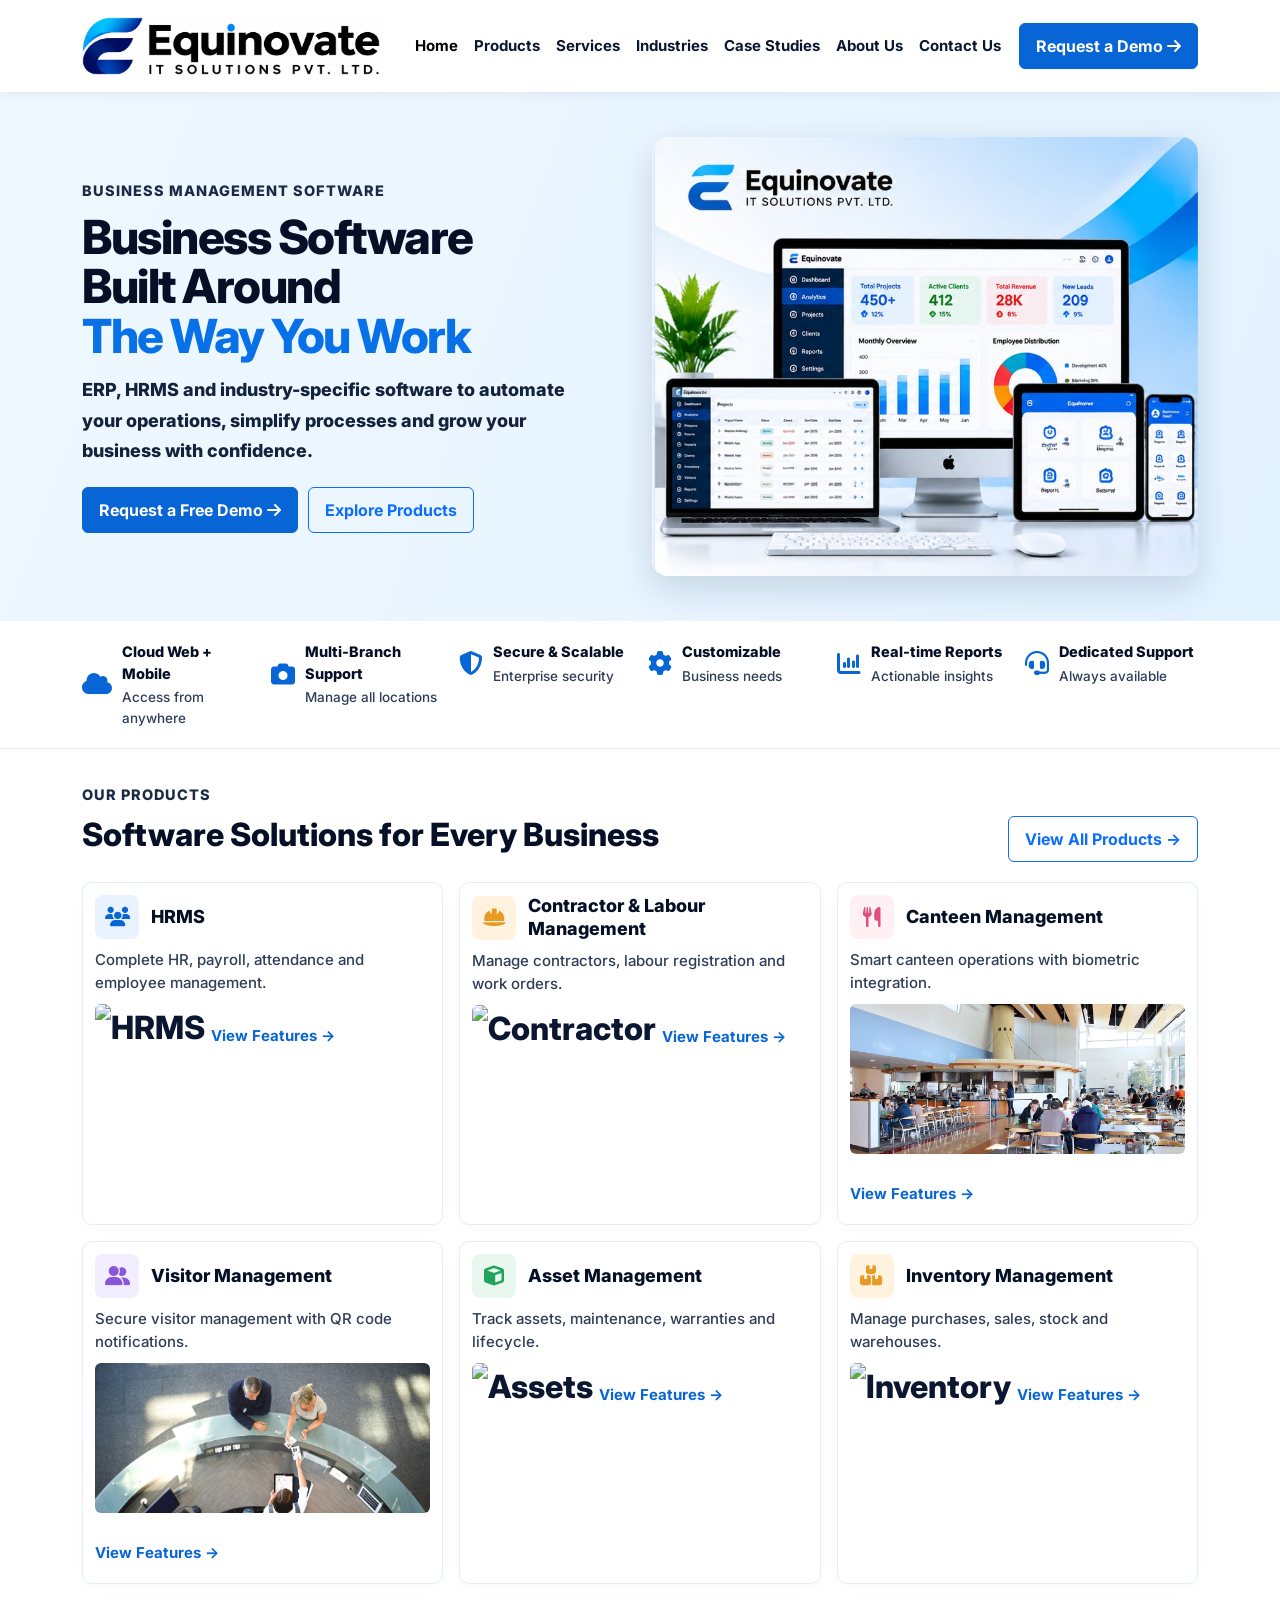
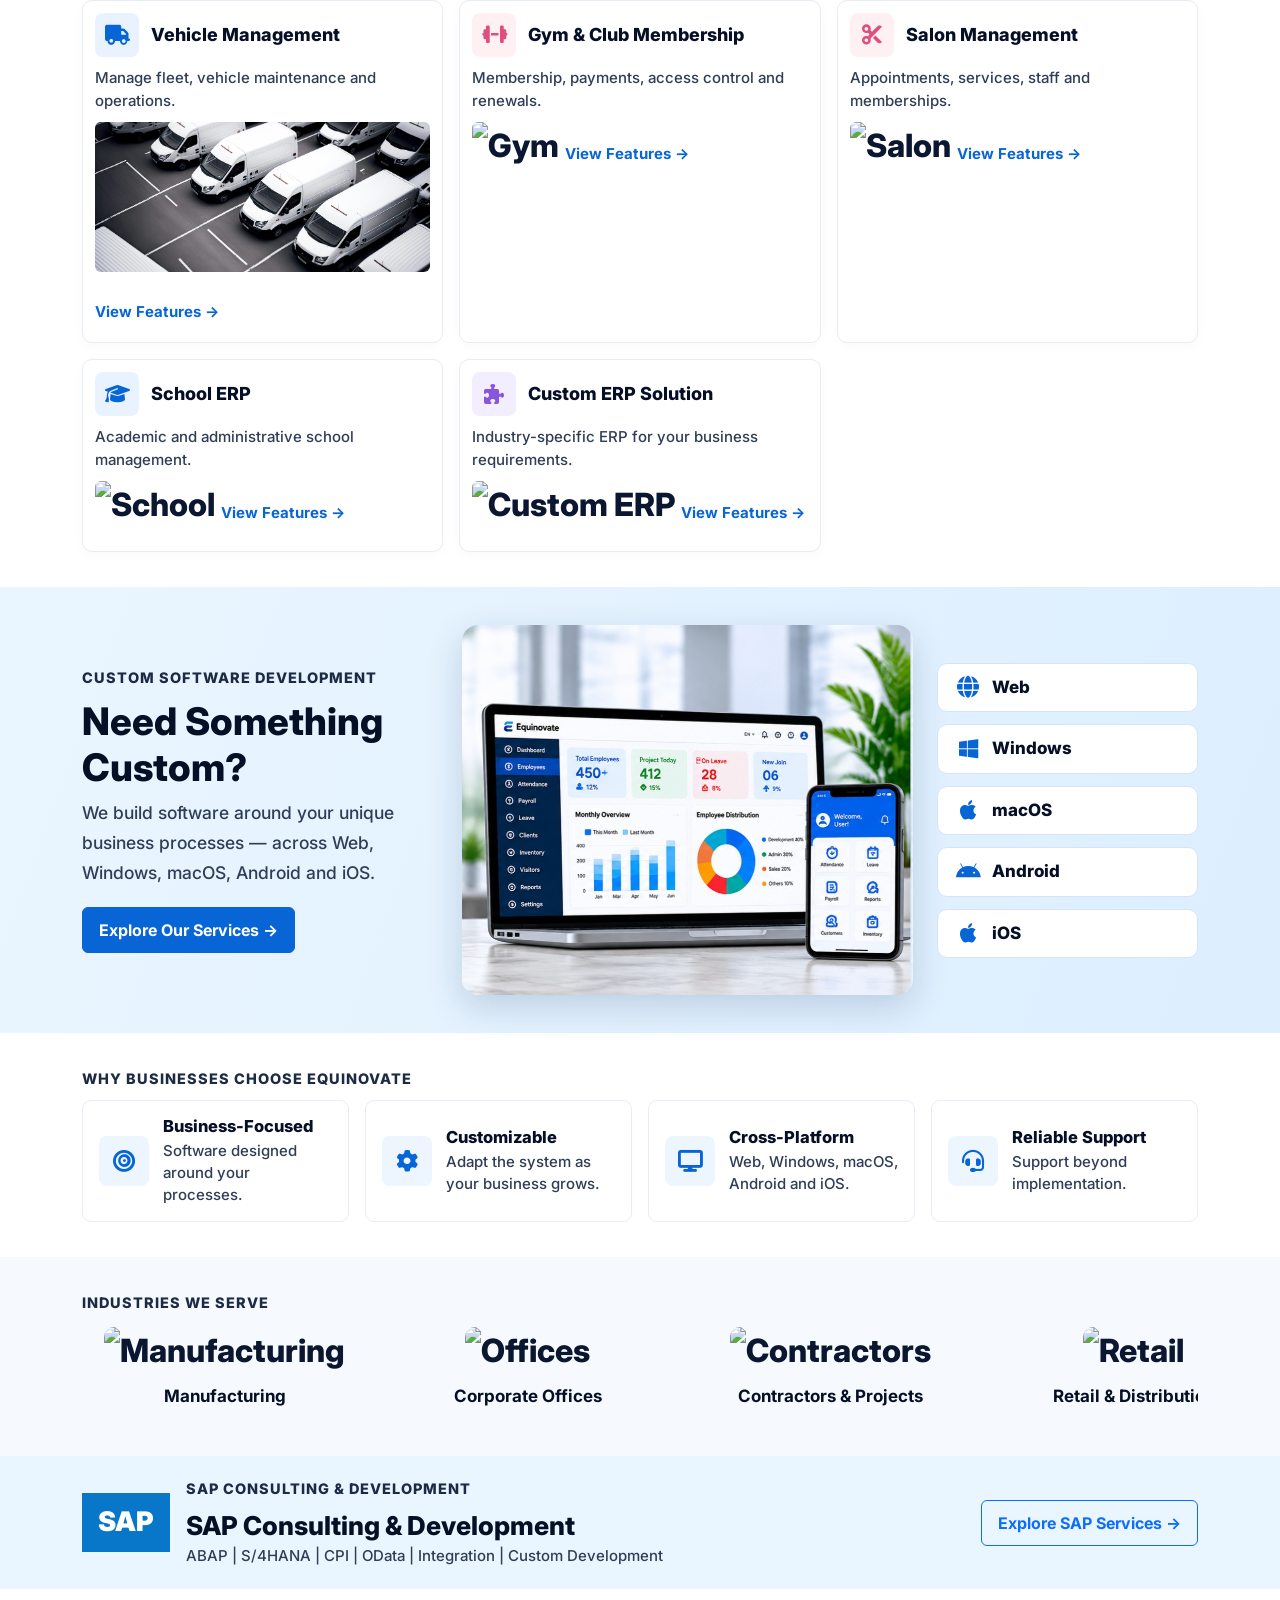
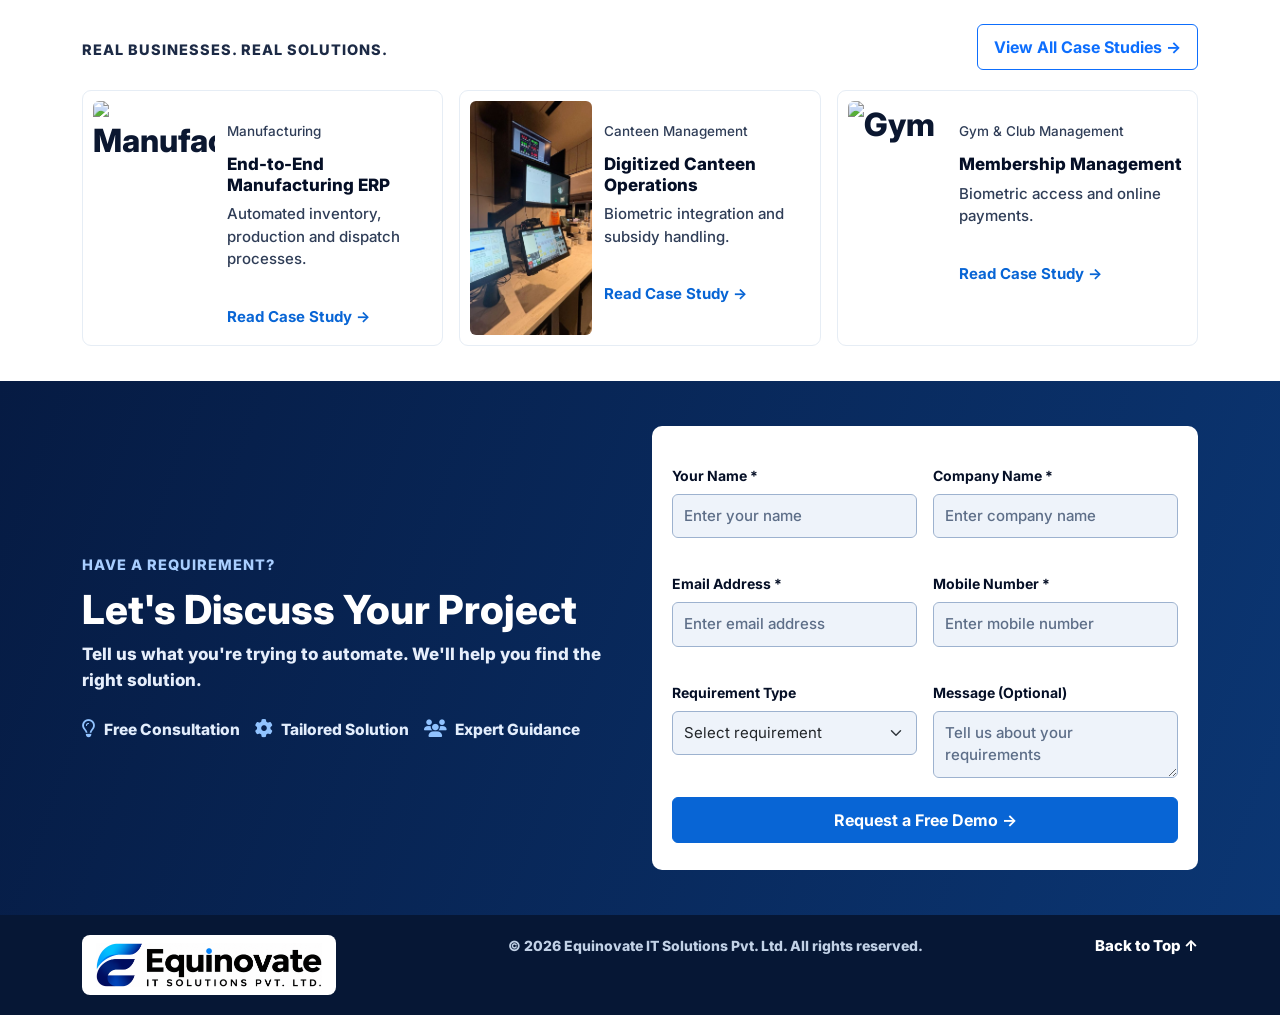
==== commit 1da02393: "NEW UPDATE CHANGE" ====
--- a/index.html
+++ b/index.html
@@ -165,9 +165,9 @@
             <a href="#contact" class="btn btn-outline-primary">View All Products →</a>
         </div>
 
-        <div class="row g-3">
-
-            <div class="col-6 col-md-4 col-xl-3">
+        <div class="row g-3" data-reveal-group>
+
+            <div class="col-6 col-md-4 col-xl-4">
                 <div class="product-card">
                     <div class="product-head"><div class="product-icon blue"><i class="fa-solid fa-users"></i></div><h5>HRMS</h5></div>
                     <p>Complete HR, payroll, attendance and employee management.</p>
@@ -176,7 +176,7 @@
                 </div>
             </div>
 
-            <div class="col-6 col-md-4 col-xl-3">
+            <div class="col-6 col-md-4 col-xl-4">
                 <div class="product-card">
                     <div class="product-head"><div class="product-icon orange"><i class="fa-solid fa-helmet-safety"></i></div><h5>Contractor & Labour Management</h5></div>
                     <p>Manage contractors, labour registration and work orders.</p>
@@ -185,7 +185,7 @@
                 </div>
             </div>
 
-            <div class="col-6 col-md-4 col-xl-3">
+            <div class="col-6 col-md-4 col-xl-4">
                 <div class="product-card">
                     <div class="product-head"><div class="product-icon pink"><i class="fa-solid fa-utensils"></i></div><h5>Canteen Management</h5></div>
                     <p>Smart canteen operations with biometric integration.</p>
@@ -194,7 +194,7 @@
                 </div>
             </div>
 
-            <div class="col-6 col-md-4 col-xl-3">
+            <div class="col-6 col-md-4 col-xl-4">
                 <div class="product-card">
                     <div class="product-head"><div class="product-icon purple"><i class="fa-solid fa-user-group"></i></div><h5>Visitor Management</h5></div>
                     <p>Secure visitor management with QR code notifications.</p>
@@ -203,7 +203,7 @@
                 </div>
             </div>
 
-            <div class="col-6 col-md-4 col-xl-3">
+            <div class="col-6 col-md-4 col-xl-4">
                 <div class="product-card">
                     <div class="product-head"><div class="product-icon green"><i class="fa-solid fa-cube"></i></div><h5>Asset Management</h5></div>
                     <p>Track assets, maintenance, warranties and lifecycle.</p>
@@ -212,7 +212,7 @@
                 </div>
             </div>
 
-            <div class="col-6 col-md-4 col-xl-3">
+            <div class="col-6 col-md-4 col-xl-4">
                 <div class="product-card">
                     <div class="product-head"><div class="product-icon orange"><i class="fa-solid fa-boxes-stacked"></i></div><h5>Inventory Management</h5></div>
                     <p>Manage purchases, sales, stock and warehouses.</p>
@@ -221,7 +221,7 @@
                 </div>
             </div>
 
-            <div class="col-6 col-md-4 col-xl-3">
+            <div class="col-6 col-md-4 col-xl-4">
                 <div class="product-card">
                     <div class="product-head"><div class="product-icon blue"><i class="fa-solid fa-truck"></i></div><h5>Vehicle Management</h5></div>
                     <p>Manage fleet, vehicle maintenance and operations.</p>
@@ -230,7 +230,7 @@
                 </div>
             </div>
 
-            <div class="col-6 col-md-4 col-xl-3">
+            <div class="col-6 col-md-4 col-xl-4">
                 <div class="product-card">
                     <div class="product-head"><div class="product-icon pink"><i class="fa-solid fa-dumbbell"></i></div><h5>Gym & Club Membership</h5></div>
                     <p>Membership, payments, access control and renewals.</p>
@@ -239,7 +239,7 @@
                 </div>
             </div>
 
-            <div class="col-6 col-md-4 col-xl-3">
+            <div class="col-6 col-md-4 col-xl-4">
                 <div class="product-card">
                     <div class="product-head"><div class="product-icon pink"><i class="fa-solid fa-scissors"></i></div><h5>Salon Management</h5></div>
                     <p>Appointments, services, staff and memberships.</p>
@@ -248,7 +248,7 @@
                 </div>
             </div>
 
-            <div class="col-6 col-md-4 col-xl-3">
+            <div class="col-6 col-md-4 col-xl-4">
                 <div class="product-card">
                     <div class="product-head"><div class="product-icon blue"><i class="fa-solid fa-graduation-cap"></i></div><h5>School ERP</h5></div>
                     <p>Academic and administrative school management.</p>
@@ -257,7 +257,7 @@
                 </div>
             </div>
 
-            <div class="col-6 col-md-4 col-xl-3">
+            <div class="col-6 col-md-4 col-xl-4">
                 <div class="product-card">
                     <div class="product-head"><div class="product-icon purple"><i class="fa-solid fa-puzzle-piece"></i></div><h5>Custom ERP Solution</h5></div>
                     <p>Industry-specific ERP for your business requirements.</p>
@@ -309,7 +309,7 @@
     <div class="container">
         <span class="section-label">WHY BUSINESSES CHOOSE EQUINOVATE</span>
 
-        <div class="row g-3 mt-2">
+        <div class="row g-3">
 
             <div class="col-6 col-lg-3">
                 <div class="why-card">
@@ -327,7 +327,7 @@
 
             <div class="col-6 col-lg-3">
                 <div class="why-card">
-                    <i class="fa-solid fa-laptop-mobile"></i>
+                    <i class="fa-solid fa-display"></i>
                     <div><h5>Cross-Platform</h5><p>Web, Windows, macOS, Android and iOS.</p></div>
                 </div>
             </div>
@@ -349,38 +349,38 @@
     <div class="container">
         <span class="section-label">INDUSTRIES WE SERVE</span>
 
-        <div class="row g-3 mt-2">
-
-            <div class="col-6 col-md-3 col-lg">
-                <div class="industry-card"><img src="https://images.unsplash.com/photo-1567789884554-0b844b597180?auto=format&fit=crop&w=400&q=80" alt="Manufacturing"><b>Manufacturing</b></div>
-            </div>
-
-            <div class="col-6 col-md-3 col-lg">
-                <div class="industry-card"><img src="https://images.unsplash.com/photo-1486406146926-c627a92ad1ab?auto=format&fit=crop&w=400&q=80" alt="Offices"><b>Corporate Offices</b></div>
-            </div>
-
-            <div class="col-6 col-md-3 col-lg">
-                <div class="industry-card"><img src="https://images.unsplash.com/photo-1504307651254-35680f356dfd?auto=format&fit=crop&w=400&q=80" alt="Contractors"><b>Contractors & Projects</b></div>
-            </div>
-
-            <div class="col-6 col-md-3 col-lg">
-                <div class="industry-card"><img src="https://images.unsplash.com/photo-1534452203293-494d7ddbf7e0?auto=format&fit=crop&w=400&q=80" alt="Retail"><b>Retail & Distribution</b></div>
-            </div>
-
-            <div class="col-6 col-md-3 col-lg">
-                <div class="industry-card"><img src="https://images.unsplash.com/photo-1509062522246-3755977927d7?auto=format&fit=crop&w=400&q=80" alt="Education"><b>Schools & Educational Institutions</b></div>
-            </div>
-
-            <div class="col-6 col-md-3 col-lg">
-                <div class="industry-card"><img src="https://images.unsplash.com/photo-1534438327276-14e5300c3a48?auto=format&fit=crop&w=400&q=80" alt="Gym"><b>Gyms & Clubs</b></div>
-            </div>
-
-            <div class="col-6 col-md-3 col-lg">
-                <div class="industry-card"><img src="https://images.unsplash.com/photo-1538108149393-fbbd81895907?auto=format&fit=crop&w=400&q=80" alt="Healthcare"><b>Healthcare</b></div>
-            </div>
-
-            <div class="col-6 col-md-3 col-lg">
-                <div class="industry-card"><img src="https://images.unsplash.com/photo-1497366811353-6870744d04b2?auto=format&fit=crop&w=400&q=80" alt="Services"><b>Service Businesses</b></div>
+        <div class="industry-track" id="industryTrack">
+
+            <div class="industry-slide">
+                <div class="industry-card"><img src="https://images.unsplash.com/photo-1567789884554-0b844b597180?auto=format&fit=crop&w=400&q=80" alt="Manufacturing" draggable="false"><b>Manufacturing</b></div>
+            </div>
+
+            <div class="industry-slide">
+                <div class="industry-card"><img src="https://images.unsplash.com/photo-1486406146926-c627a92ad1ab?auto=format&fit=crop&w=400&q=80" alt="Offices" draggable="false"><b>Corporate Offices</b></div>
+            </div>
+
+            <div class="industry-slide">
+                <div class="industry-card"><img src="https://images.unsplash.com/photo-1504307651254-35680f356dfd?auto=format&fit=crop&w=400&q=80" alt="Contractors" draggable="false"><b>Contractors & Projects</b></div>
+            </div>
+
+            <div class="industry-slide">
+                <div class="industry-card"><img src="https://images.unsplash.com/photo-1534452203293-494d7ddbf7e0?auto=format&fit=crop&w=400&q=80" alt="Retail" draggable="false"><b>Retail & Distribution</b></div>
+            </div>
+
+            <div class="industry-slide">
+                <div class="industry-card"><img src="https://images.unsplash.com/photo-1509062522246-3755977927d7?auto=format&fit=crop&w=400&q=80" alt="Education" draggable="false"><b>Schools & Educational Institutions</b></div>
+            </div>
+
+            <div class="industry-slide">
+                <div class="industry-card"><img src="https://images.unsplash.com/photo-1534438327276-14e5300c3a48?auto=format&fit=crop&w=400&q=80" alt="Gym" draggable="false"><b>Gyms & Clubs</b></div>
+            </div>
+
+            <div class="industry-slide">
+                <div class="industry-card"><img src="https://images.unsplash.com/photo-1538108149393-fbbd81895907?auto=format&fit=crop&w=400&q=80" alt="Healthcare" draggable="false"><b>Healthcare</b></div>
+            </div>
+
+            <div class="industry-slide">
+                <div class="industry-card"><img src="https://images.unsplash.com/photo-1497366811353-6870744d04b2?auto=format&fit=crop&w=400&q=80" alt="Services" draggable="false"><b>Service Businesses</b></div>
             </div>
 
         </div>
--- a/css/style.css
+++ b/css/style.css
@@ -56,7 +56,7 @@
 }
 
 .nav-link {
-    font-size: 14px;
+    font-size: 15px;
     font-weight: 700;
     color: #0b1730;
 }
@@ -67,7 +67,7 @@
 }
 
 .btn {
-    font-size: 15px;
+    font-size: 16px;
     font-weight: 700;
     border-radius: 6px;
     padding: 10px 16px;
@@ -86,11 +86,11 @@
 
 .section-label {
     display: block;
-    font-size: 13px;
+    font-size: 14.5px;
     font-weight: 800;
     letter-spacing: 1px;
     color: #1c2a45;
-    margin-bottom: 8px;
+    margin-bottom: 10px;
 }
 
 .section-heading {
@@ -122,9 +122,9 @@
 }
 
 .hero-section p {
-    font-size: 16px;
+    font-size: 18px;
     line-height: 1.7;
-    max-width: 480px;
+    max-width: 520px;
     color: #14223c;
 }
 
@@ -158,18 +158,18 @@
 }
 
 .feature-item i {
-    font-size: 21px;
+    font-size: 24px;
     color: var(--primary);
 }
 
 .feature-item b {
     display: block;
-    font-size: 12px;
+    font-size: 14.5px;
 }
 
 .feature-item small {
     display: block;
-    font-size: 11px;
+    font-size: 13.5px;
     color: var(--muted);
     margin-top: 3px;
 }
@@ -177,7 +177,7 @@
 /* PRODUCTS */
 
 .products-section h2 {
-    font-size: 27px;
+    font-size: 32px;
     font-weight: 800;
     color: var(--dark);
 }
@@ -198,13 +198,13 @@
 }
 
 .product-icon {
-    height: 38px;
-    width: 38px;
+    height: 44px;
+    width: 44px;
     display: grid;
     place-items: center;
     border-radius: 8px;
     margin-bottom: 9px;
-    font-size: 18px;
+    font-size: 20px;
 }
 
 .blue { background: #e8f3ff; color: #0865d5; }
@@ -214,20 +214,20 @@
 .green { background: #e8f8ef; color: #20a45c; }
 
 .product-card h5 {
-    font-size: 14px;
+    font-size: 18px;
     font-weight: 800;
 }
 
 .product-card p {
     color: var(--muted);
-    font-size: 12px;
+    font-size: 15px;
     min-height: 38px;
     line-height: 1.5;
 }
 
 .product-card img {
     width: 100%;
-    height: 95px;
+    height: 150px;
     object-fit: cover;
     border-radius: 6px;
     margin-bottom: 10px;
@@ -236,7 +236,7 @@
 .product-card a {
     color: var(--primary);
     text-decoration: none;
-    font-size: 12px;
+    font-size: 15px;
     font-weight: 700;
 }
 
@@ -248,13 +248,13 @@
 }
 
 .custom-section h2 {
-    font-size: 34px;
+    font-size: 38px;
     font-weight: 800;
     color: var(--dark);
 }
 
 .custom-section p {
-    font-size: 15px;
+    font-size: 17.5px;
     color: var(--muted);
     line-height: 1.7;
     max-width: 470px;
@@ -284,8 +284,8 @@
     height: 100%;
     display: flex;
     align-items: center;
-    gap: 12px;
-    padding: 15px;
+    gap: 14px;
+    padding: 16px;
     background: #fff;
     border: 1px solid #e8edf5;
     border-radius: 9px;
@@ -294,19 +294,24 @@
 .why-card > i {
     color: var(--primary);
     background: #edf6ff;
-    padding: 12px;
-    font-size: 19px;
+    width: 50px;
+    height: 50px;
+    display: grid;
+    place-items: center;
+    flex-shrink: 0;
+    font-size: 22px;
     border-radius: 8px;
 }
 
 .why-card h5 {
-    font-size: 13px;
-    font-weight: 800;
-    margin-bottom: 5px;
+    font-size: 16.5px;
+    font-weight: 800;
+    margin-bottom: 3px;
 }
 
 .why-card p {
-    font-size: 12px;
+    font-size: 15px;
+    line-height: 1.45;
     color: var(--muted);
     margin: 0;
 }
@@ -317,21 +322,56 @@
     background: #f6faff;
 }
 
+.industry-track {
+    display: flex;
+    gap: 18px;
+    margin-top: 8px;
+    padding-bottom: 14px;
+    overflow-x: auto;
+    scroll-snap-type: x proximity;
+    scroll-behavior: smooth;
+    overscroll-behavior-x: contain;
+    -webkit-overflow-scrolling: touch;
+    cursor: grab;
+    scrollbar-width: thin;
+    scrollbar-color: #b9cde6 transparent;
+}
+
+.industry-track.is-dragging {
+    cursor: grabbing;
+    scroll-snap-type: none;
+    scroll-behavior: auto;
+    user-select: none;
+}
+
+.industry-slide {
+    flex: 0 0 clamp(230px, 24vw, 285px);
+    scroll-snap-align: start;
+}
+
 .industry-card {
     text-align: center;
 }
 
 .industry-card img {
     width: 100%;
-    height: 90px;
+    height: 190px;
     object-fit: cover;
-    border-radius: 7px;
+    border-radius: 10px;
+    -webkit-user-drag: none;
+    pointer-events: none;
+    transition: transform .4s ease;
+}
+
+.industry-slide:hover .industry-card img {
+    transform: scale(1.02);
 }
 
 .industry-card b {
     display: block;
-    font-size: 12px;
-    margin-top: 7px;
+    font-size: 17px;
+    line-height: 1.3;
+    margin-top: 10px;
 }
 
 /* SAP */
@@ -350,14 +390,14 @@
 }
 
 .sap-section h2 {
-    font-size: 21px;
+    font-size: 26px;
     font-weight: 800;
     color: var(--dark);
     margin-bottom: 4px;
 }
 
 .sap-section p {
-    font-size: 12px;
+    font-size: 15px;
     color: var(--muted);
     margin: 0;
 }
@@ -380,25 +420,25 @@
 }
 
 .case-card small {
-    font-size: 11px;
+    font-size: 13.5px;
     color: var(--muted);
 }
 
 .case-card h5 {
-    font-size: 14px;
+    font-size: 17px;
     font-weight: 800;
     margin-top: 5px;
 }
 
 .case-card p {
-    font-size: 12px;
+    font-size: 15px;
     color: var(--muted);
 }
 
 .case-card a {
     text-decoration: none;
     color: var(--primary);
-    font-size: 12px;
+    font-size: 15px;
     font-weight: 700;
 }
 
@@ -411,13 +451,13 @@
 }
 
 .contact-section h2 {
-    font-size: 36px;
+    font-size: 40px;
     font-weight: 800;
 }
 
 .contact-section p {
     color: #e6eefb;
-    font-size: 15px;
+    font-size: 17px;
 }
 
 .contact-section .section-label {
@@ -432,14 +472,14 @@
 }
 
 .contact-benefits span {
-    font-size: 13px;
+    font-size: 15.5px;
     color: #e2edfc;
 }
 
 .contact-benefits i {
     color: #91c3ff;
     margin-right: 5px;
-    font-size: 17px;
+    font-size: 18px;
 }
 
 .contact-form {
@@ -450,19 +490,39 @@
 }
 
 .contact-form label {
-    font-size: 12px;
+    font-size: 14px;
     font-weight: 700;
     margin-bottom: 5px;
 }
 
 .contact-form .form-control,
 .contact-form .form-select {
-    font-size: 13px;
-    padding: 9px;
+    font-size: 15px;
+    padding: 10px 11px;
+    background-color: #eef3fa;
+    border: 1.5px solid #9db2cf;
+    transition: border-color .2s ease, background-color .2s ease, box-shadow .2s ease;
+}
+
+.contact-form .form-control::placeholder {
+    color: #5d6e88;
+    font-weight: 500;
+}
+
+.contact-form .form-control:hover,
+.contact-form .form-select:hover {
+    border-color: #6f8bb3;
+}
+
+.contact-form .form-control:focus,
+.contact-form .form-select:focus {
+    background-color: #fff;
+    border-color: var(--primary);
+    box-shadow: 0 0 0 3px rgba(8, 101, 213, .18);
 }
 
 .form-message {
-    font-size: 12px;
+    font-size: 14px;
     text-align: center;
     margin: 7px 0 0;
     color: #64748b;
@@ -477,13 +537,13 @@
 }
 
 .footer p {
-    font-size: 12px;
+    font-size: 14px;
     margin: 0;
 }
 
 .footer a:last-child {
     color: white;
-    font-size: 13px;
+    font-size: 15px;
     text-decoration: none;
 }
 
@@ -544,7 +604,7 @@
     }
 
     .hero-section p {
-        font-size: 14px;
+        font-size: 16px;
     }
 
     .hero-image img {
@@ -556,19 +616,19 @@
     }
 
     .feature-item i {
-        font-size: 17px;
+        font-size: 20px;
     }
 
     .feature-item b {
-        font-size: 11px;
+        font-size: 14px;
     }
 
     .feature-item small {
-        font-size: 10px;
+        font-size: 12.5px;
     }
 
     .products-section h2 {
-        font-size: 21px;
+        font-size: 26px;
     }
 
     .product-card {
@@ -576,7 +636,15 @@
     }
 
     .product-card img {
-        height: 70px;
+        height: 100px;
+    }
+
+    .product-card h5 {
+        font-size: 16px;
+    }
+
+    .product-card p {
+        font-size: 14px;
     }
 
     .product-card p {
@@ -584,21 +652,38 @@
     }
 
     .custom-section h2 {
-        font-size: 28px;
+        font-size: 32px;
     }
 
     .why-card {
-        padding: 9px;
-        gap: 7px;
+        padding: 10px;
+        gap: 8px;
     }
 
     .why-card > i {
+        font-size: 17px;
+        width: 40px;
+        height: 40px;
+    }
+
+    .why-card h5 {
         font-size: 15px;
-        padding: 9px;
+    }
+
+    .why-card p {
+        font-size: 13.5px;
+    }
+
+    .industry-slide {
+        flex-basis: 72vw;
     }
 
     .industry-card img {
-        height: 75px;
+        height: 170px;
+    }
+
+    .sap-section h2 {
+        font-size: 22px;
     }
 
     .case-card img {
@@ -606,7 +691,7 @@
     }
 
     .contact-section h2 {
-        font-size: 30px;
+        font-size: 34px;
     }
 
     .contact-form {
@@ -678,7 +763,7 @@
 }
 
 .product-card p {
-    min-height: 0;
+    min-height: 3em; /* reserve two lines so images/links align across a row */
     margin-bottom: 10px;
 }
 
@@ -707,18 +792,19 @@
     border: 1px solid #d5e5f7;
     border-radius: 10px;
     padding: 11px 16px;
-    font-size: 15px;
+    font-size: 17px;
     font-weight: 800;
     color: var(--dark);
 }
 
 .platform-icons i {
     margin: 0;
-    width: 26px;
+    font-size: 22px;
+    width: 28px;
     text-align: center;
 }
 
-.custom-section p { max-width: 430px; }
+.custom-section p { max-width: 480px; }
 
 @media (max-width: 991px) {
     .platform-icons {
@@ -734,3 +820,63 @@
     .logo-img { height: 44px; }
     .hero-image img { height: auto; }
 }
+
+/* ===== SUBTLE ANIMATIONS ===== */
+/* Scroll reveal (class added by js/script.js, so content stays visible without JS) */
+.reveal {
+    opacity: 0;
+    transform: translateY(14px);
+    transition: opacity .6s ease, transform .6s ease;
+    transition-delay: var(--reveal-delay, 0s);
+}
+
+.reveal.in-view {
+    opacity: 1;
+    transform: none;
+}
+
+.why-card {
+    transition: transform .3s ease, box-shadow .3s ease, border-color .3s ease;
+}
+
+.why-card:hover {
+    transform: translateY(-3px);
+    border-color: #cfe0f5;
+    box-shadow: 0 8px 20px rgba(8, 101, 213, .08);
+}
+
+.case-card {
+    transition: transform .3s ease, box-shadow .3s ease;
+}
+
+.case-card:hover {
+    transform: translateY(-3px);
+    box-shadow: 0 8px 20px rgba(8, 101, 213, .08);
+}
+
+.btn {
+    transition: transform .2s ease, box-shadow .2s ease, background-color .2s ease, color .2s ease;
+}
+
+.btn:hover {
+    transform: translateY(-1px);
+}
+
+@media (prefers-reduced-motion: reduce) {
+    .reveal {
+        opacity: 1;
+        transform: none;
+        transition: none;
+    }
+
+    .industry-track {
+        scroll-behavior: auto;
+    }
+
+    .why-card,
+    .case-card,
+    .btn,
+    .industry-card img {
+        transition: none;
+    }
+}
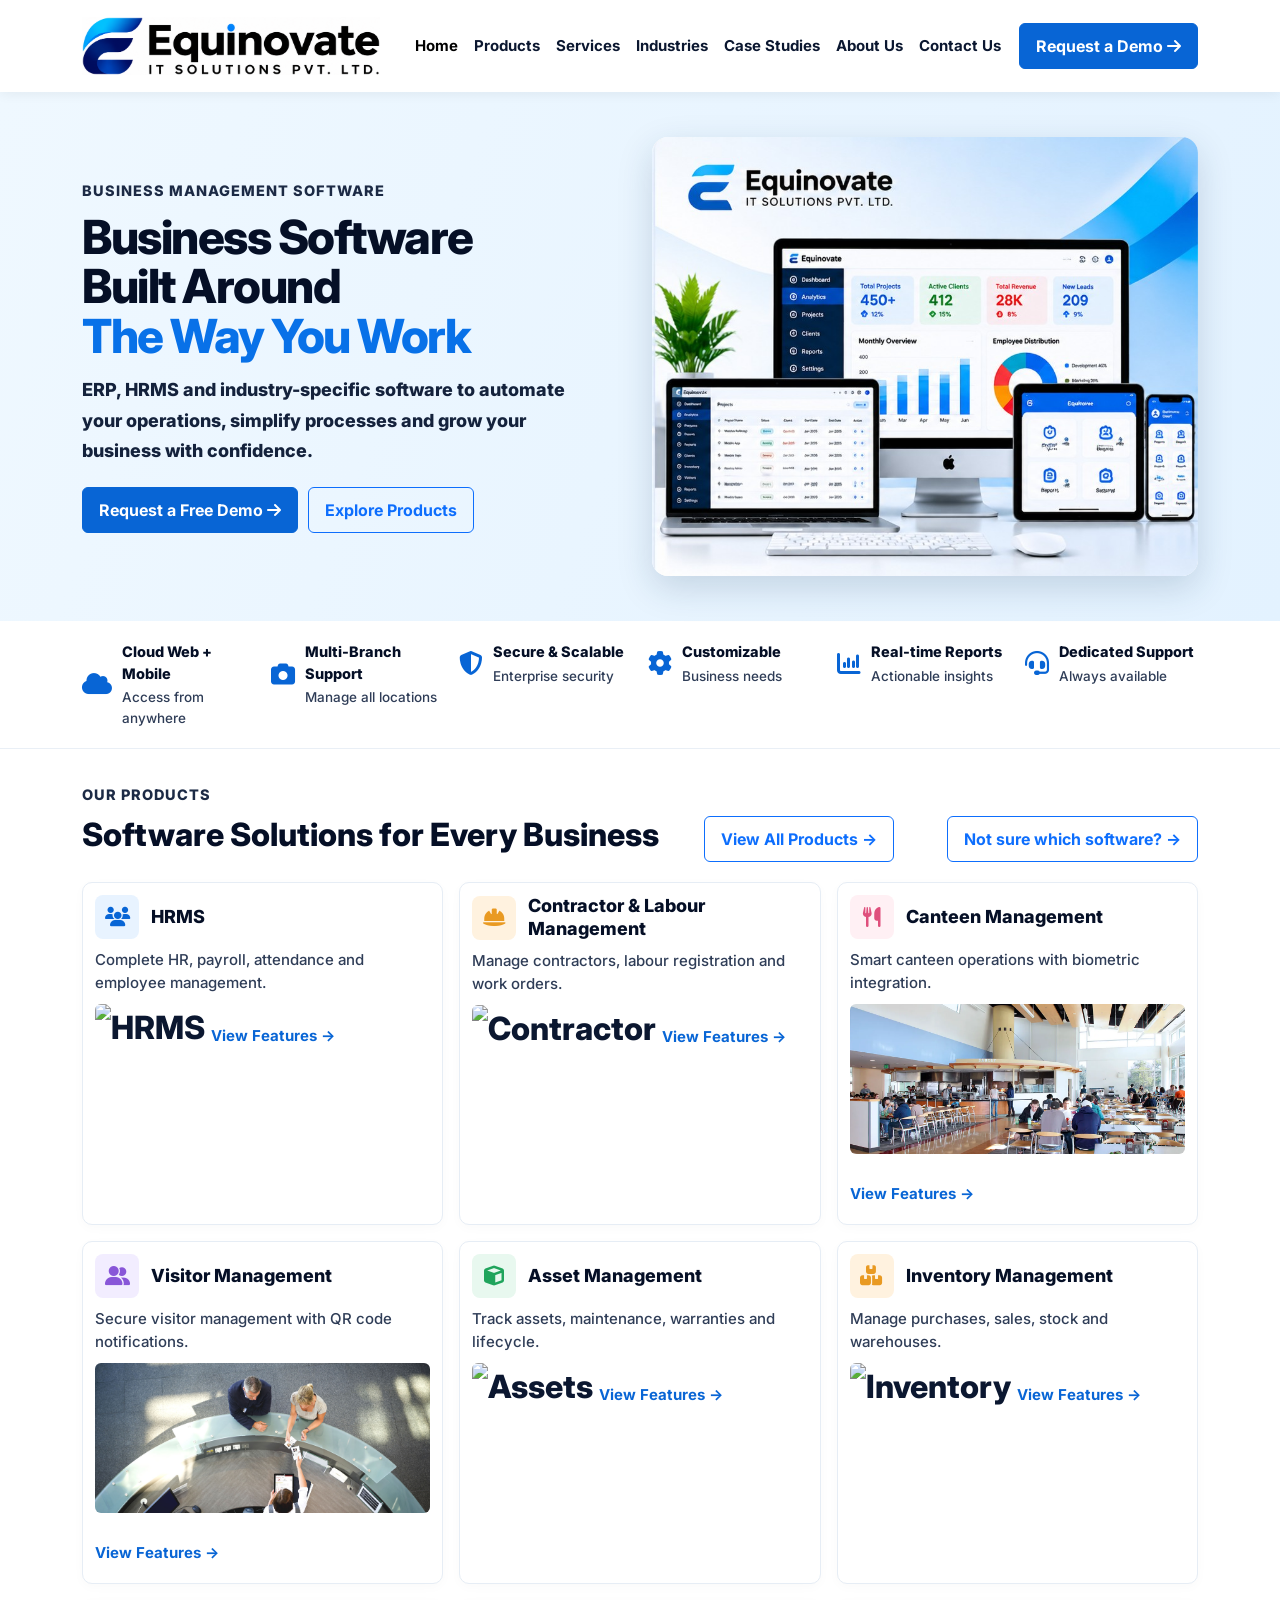
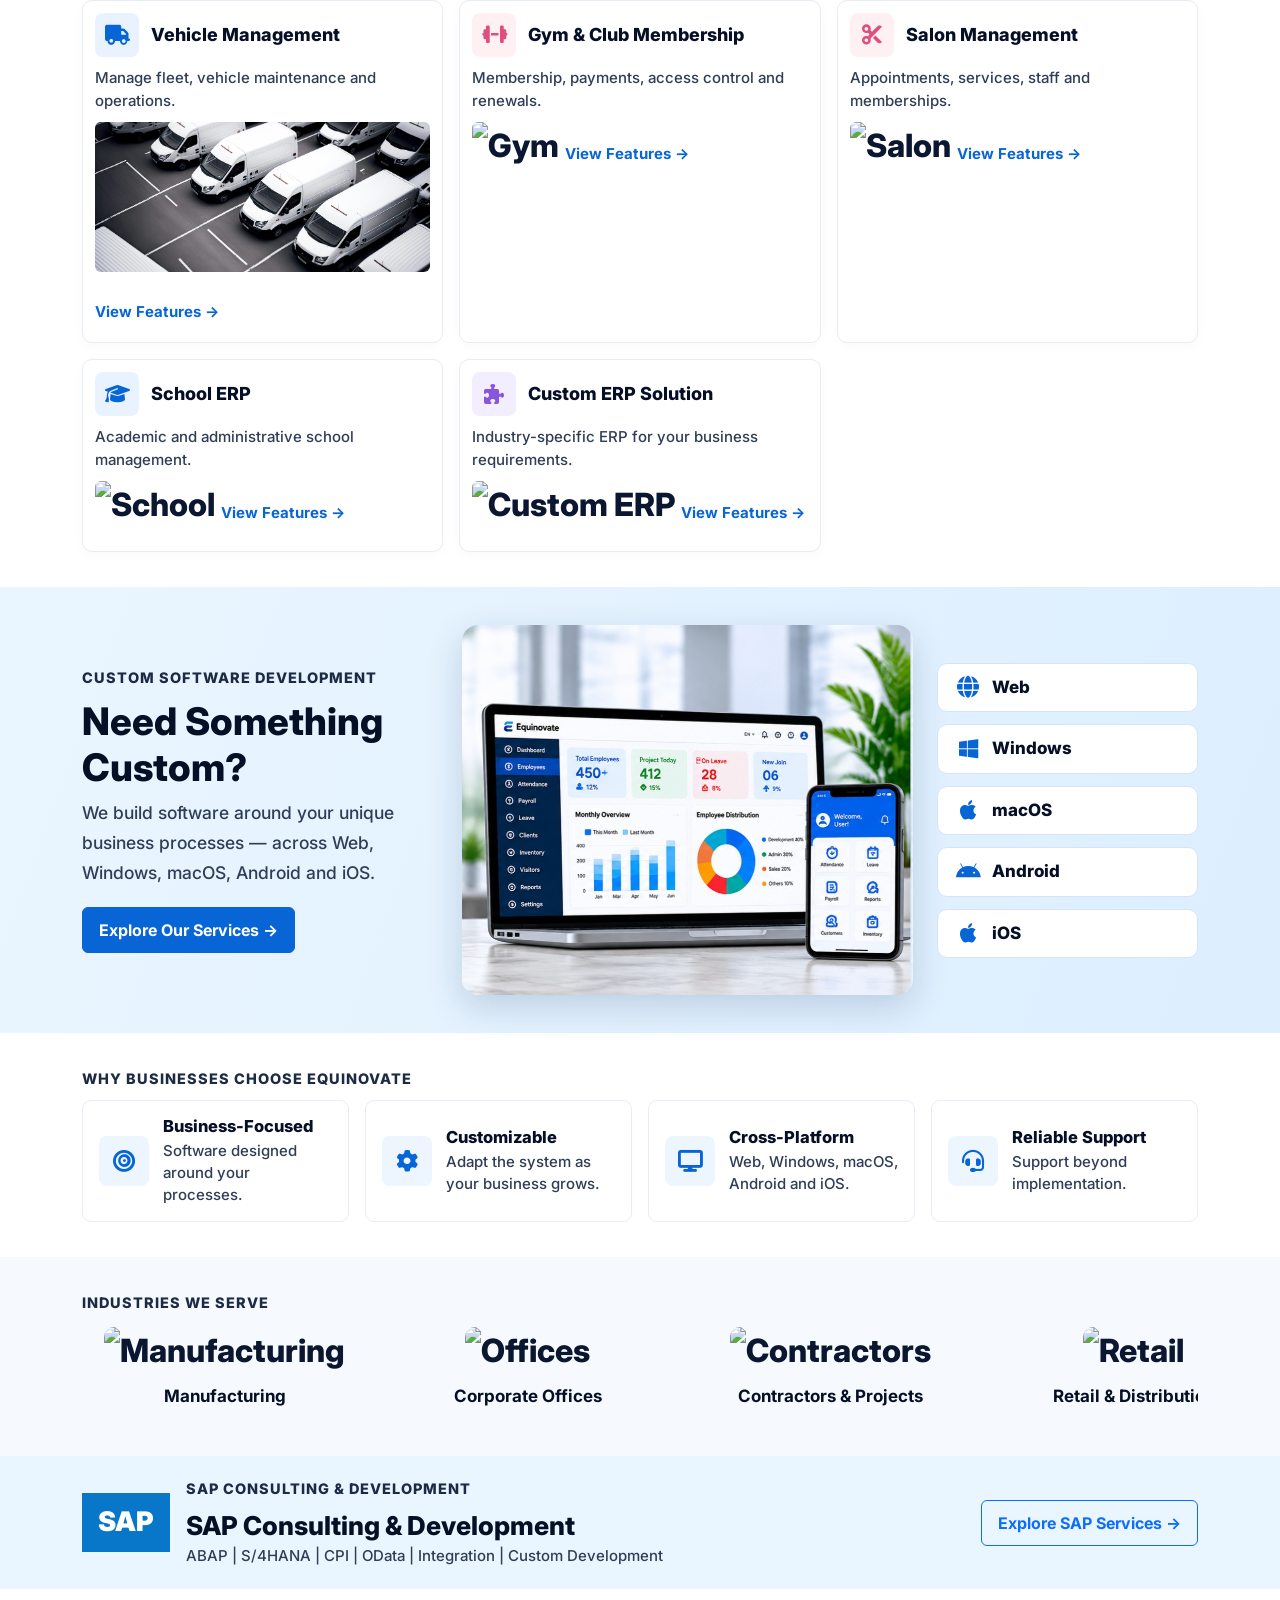
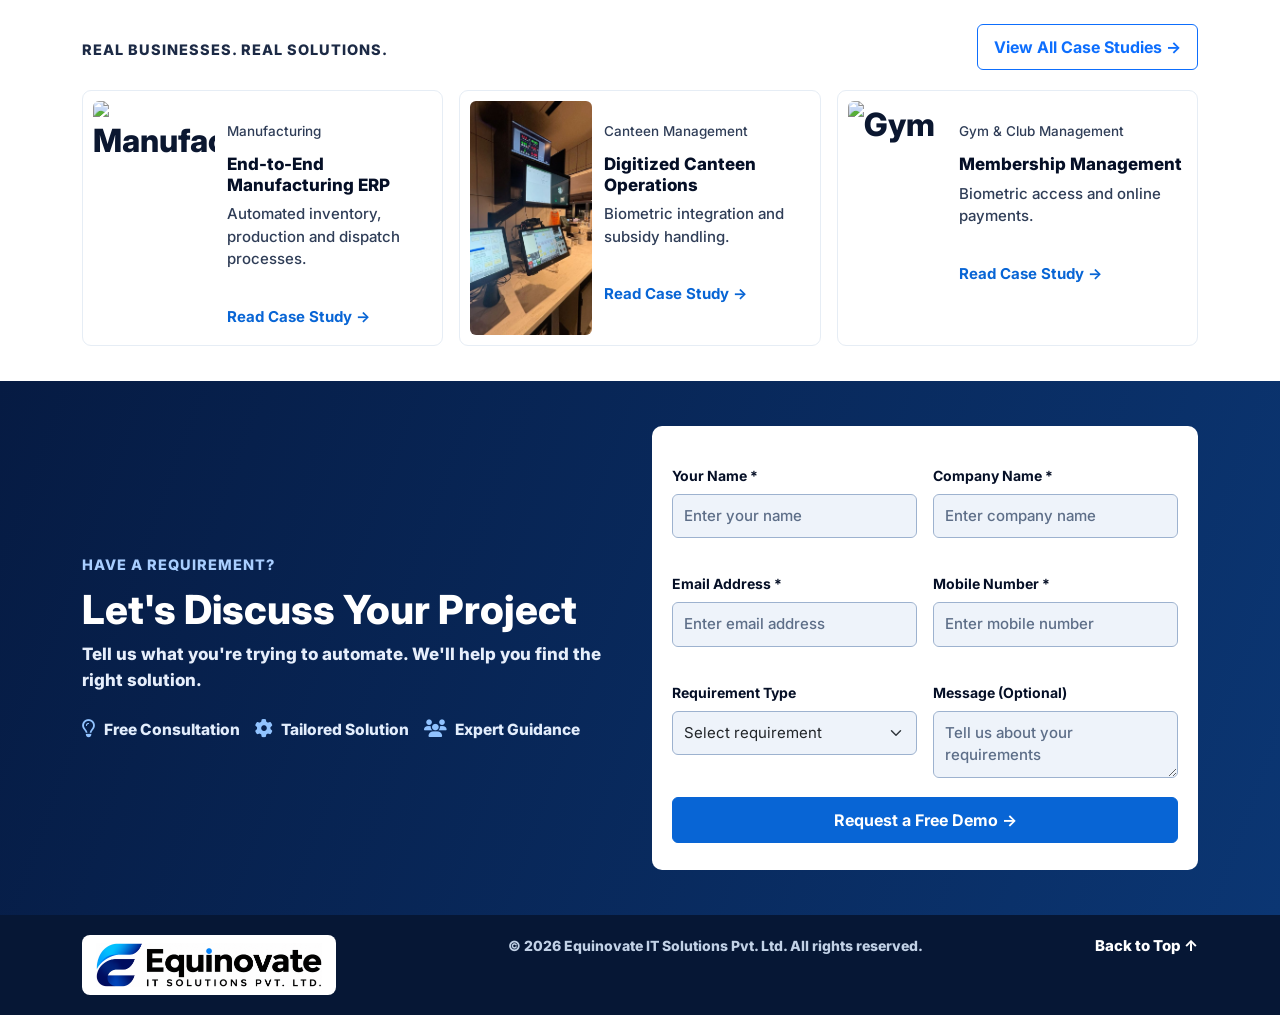
==== commit fe8a5e24: "Add the products page." ====
--- a/index.html
+++ b/index.html
@@ -162,7 +162,8 @@
                 <span class="section-label">OUR PRODUCTS</span>
                 <h2>Software Solutions for Every Business</h2>
             </div>
-            <a href="#contact" class="btn btn-outline-primary">View All Products →</a>
+            <a href="products/hrms.html" class="btn btn-outline-primary">View All Products →</a>
+            <a href="products/get-recommendation.html" class="btn btn-outline-primary ms-2">Not sure which software? →</a>
         </div>
 
         <div class="row g-3" data-reveal-group>
@@ -172,7 +173,7 @@
                     <div class="product-head"><div class="product-icon blue"><i class="fa-solid fa-users"></i></div><h5>HRMS</h5></div>
                     <p>Complete HR, payroll, attendance and employee management.</p>
                     <img src="https://images.unsplash.com/photo-1521737711867-e3b97375f902?auto=format&fit=crop&w=500&q=80" alt="HRMS">
-                    <a href="#contact">View Features →</a>
+                    <a href="products/hrms.html">View Features →</a>
                 </div>
             </div>
 
@@ -181,7 +182,7 @@
                     <div class="product-head"><div class="product-icon orange"><i class="fa-solid fa-helmet-safety"></i></div><h5>Contractor & Labour Management</h5></div>
                     <p>Manage contractors, labour registration and work orders.</p>
                     <img src="https://images.unsplash.com/photo-1504307651254-35680f356dfd?auto=format&fit=crop&w=500&q=80" alt="Contractor">
-                    <a href="#contact">View Features →</a>
+                    <a href="products/contractor-labour-management.html">View Features →</a>
                 </div>
             </div>
 
@@ -190,7 +191,7 @@
                     <div class="product-head"><div class="product-icon pink"><i class="fa-solid fa-utensils"></i></div><h5>Canteen Management</h5></div>
                     <p>Smart canteen operations with biometric integration.</p>
                     <img src="images/canteenimages.png" alt="Canteen">
-                    <a href="#contact">View Features →</a>
+                    <a href="products/canteen-management.html">View Features →</a>
                 </div>
             </div>
 
@@ -199,7 +200,7 @@
                     <div class="product-head"><div class="product-icon purple"><i class="fa-solid fa-user-group"></i></div><h5>Visitor Management</h5></div>
                     <p>Secure visitor management with QR code notifications.</p>
                     <img src="images/visitor_Management.png" alt="Visitor">
-                    <a href="#contact">View Features →</a>
+                    <a href="products/visitor-management.html">View Features →</a>
                 </div>
             </div>
 
@@ -208,7 +209,7 @@
                     <div class="product-head"><div class="product-icon green"><i class="fa-solid fa-cube"></i></div><h5>Asset Management</h5></div>
                     <p>Track assets, maintenance, warranties and lifecycle.</p>
                     <img src="https://images.unsplash.com/photo-1581091226825-a6a2a5aee158?auto=format&fit=crop&w=500&q=80" alt="Assets">
-                    <a href="#contact">View Features →</a>
+                    <a href="products/asset-management.html">View Features →</a>
                 </div>
             </div>
 
@@ -217,7 +218,7 @@
                     <div class="product-head"><div class="product-icon orange"><i class="fa-solid fa-boxes-stacked"></i></div><h5>Inventory Management</h5></div>
                     <p>Manage purchases, sales, stock and warehouses.</p>
                     <img src="https://images.unsplash.com/photo-1586528116311-ad8dd3c8310d?auto=format&fit=crop&w=500&q=80" alt="Inventory">
-                    <a href="#contact">View Features →</a>
+                    <a href="products/inventory-management.html">View Features →</a>
                 </div>
             </div>
 
@@ -226,7 +227,7 @@
                     <div class="product-head"><div class="product-icon blue"><i class="fa-solid fa-truck"></i></div><h5>Vehicle Management</h5></div>
                     <p>Manage fleet, vehicle maintenance and operations.</p>
                     <img src="images/Vehicle_Management.png" alt="Vehicles">
-                    <a href="#contact">View Features →</a>
+                    <a href="products/vehicle-management.html">View Features →</a>
                 </div>
             </div>
 
@@ -235,7 +236,7 @@
                     <div class="product-head"><div class="product-icon pink"><i class="fa-solid fa-dumbbell"></i></div><h5>Gym & Club Membership</h5></div>
                     <p>Membership, payments, access control and renewals.</p>
                     <img src="https://images.unsplash.com/photo-1534438327276-14e5300c3a48?auto=format&fit=crop&w=500&q=80" alt="Gym">
-                    <a href="#contact">View Features →</a>
+                    <a href="products/gym-club-membership.html">View Features →</a>
                 </div>
             </div>
 
@@ -244,7 +245,7 @@
                     <div class="product-head"><div class="product-icon pink"><i class="fa-solid fa-scissors"></i></div><h5>Salon Management</h5></div>
                     <p>Appointments, services, staff and memberships.</p>
                     <img src="https://images.unsplash.com/photo-1560066984-138dadb4c035?auto=format&fit=crop&w=500&q=80" alt="Salon">
-                    <a href="#contact">View Features →</a>
+                    <a href="products/salon-management.html">View Features →</a>
                 </div>
             </div>
 
@@ -253,7 +254,7 @@
                     <div class="product-head"><div class="product-icon blue"><i class="fa-solid fa-graduation-cap"></i></div><h5>School ERP</h5></div>
                     <p>Academic and administrative school management.</p>
                     <img src="https://images.unsplash.com/photo-1509062522246-3755977927d7?auto=format&fit=crop&w=500&q=80" alt="School">
-                    <a href="#contact">View Features →</a>
+                    <a href="products/school-erp.html">View Features →</a>
                 </div>
             </div>
 
@@ -262,7 +263,7 @@
                     <div class="product-head"><div class="product-icon purple"><i class="fa-solid fa-puzzle-piece"></i></div><h5>Custom ERP Solution</h5></div>
                     <p>Industry-specific ERP for your business requirements.</p>
                     <img src="https://images.unsplash.com/photo-1518770660439-4636190af475?auto=format&fit=crop&w=500&q=80" alt="Custom ERP">
-                    <a href="#contact">View Features →</a>
+                    <a href="products/custom-erp.html">View Features →</a>
                 </div>
             </div>
 
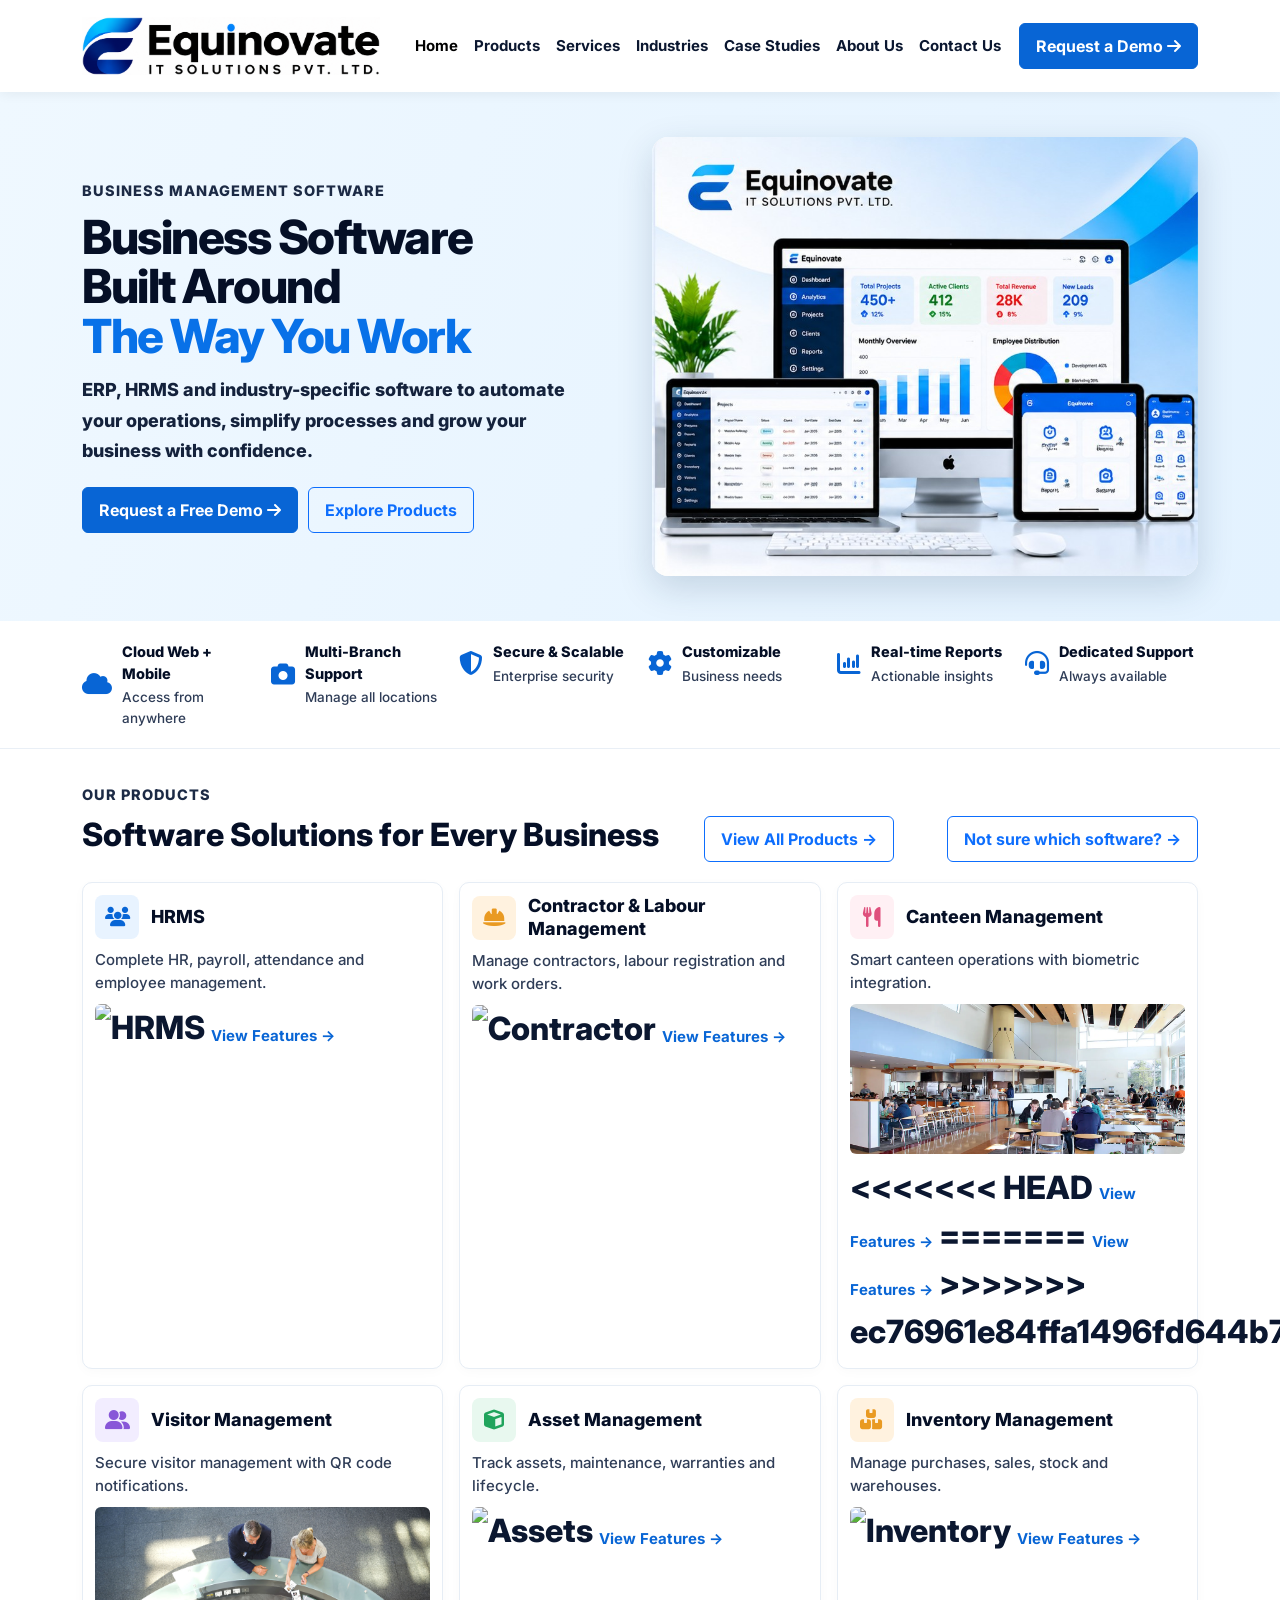
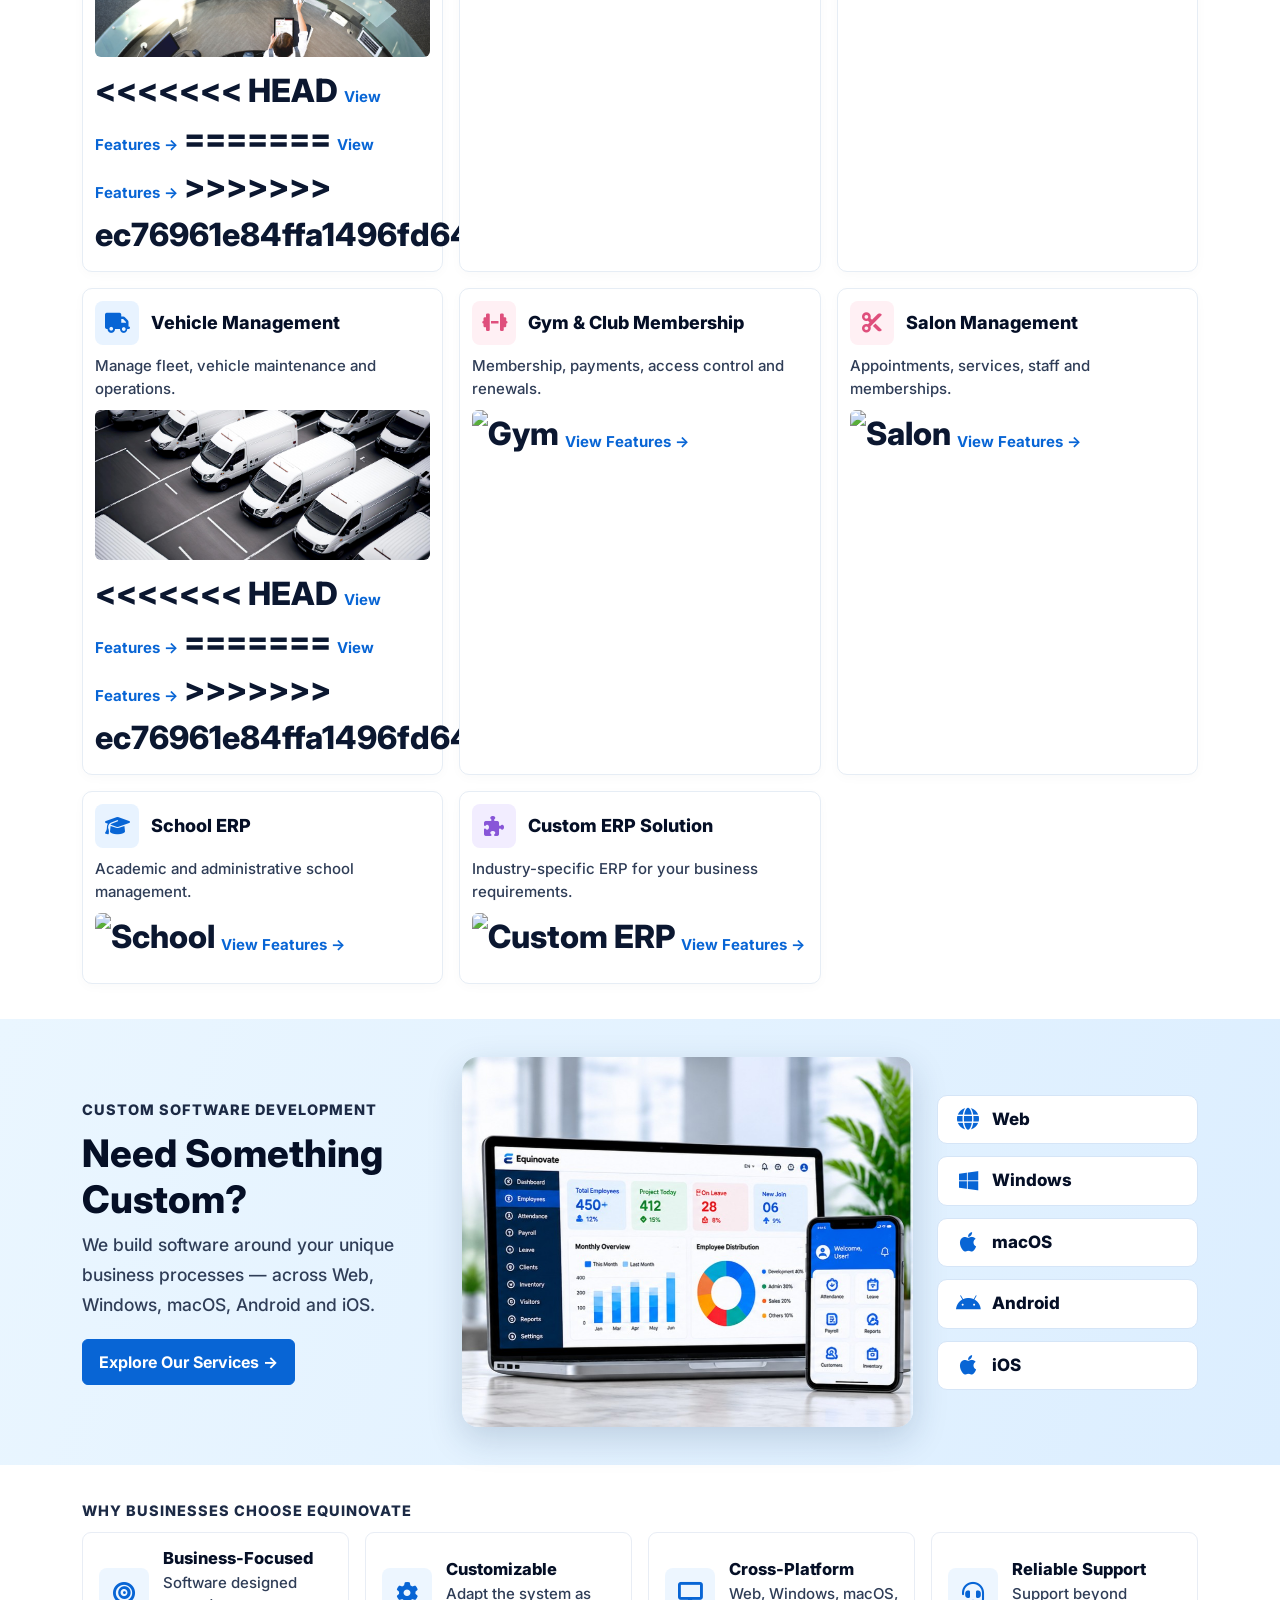
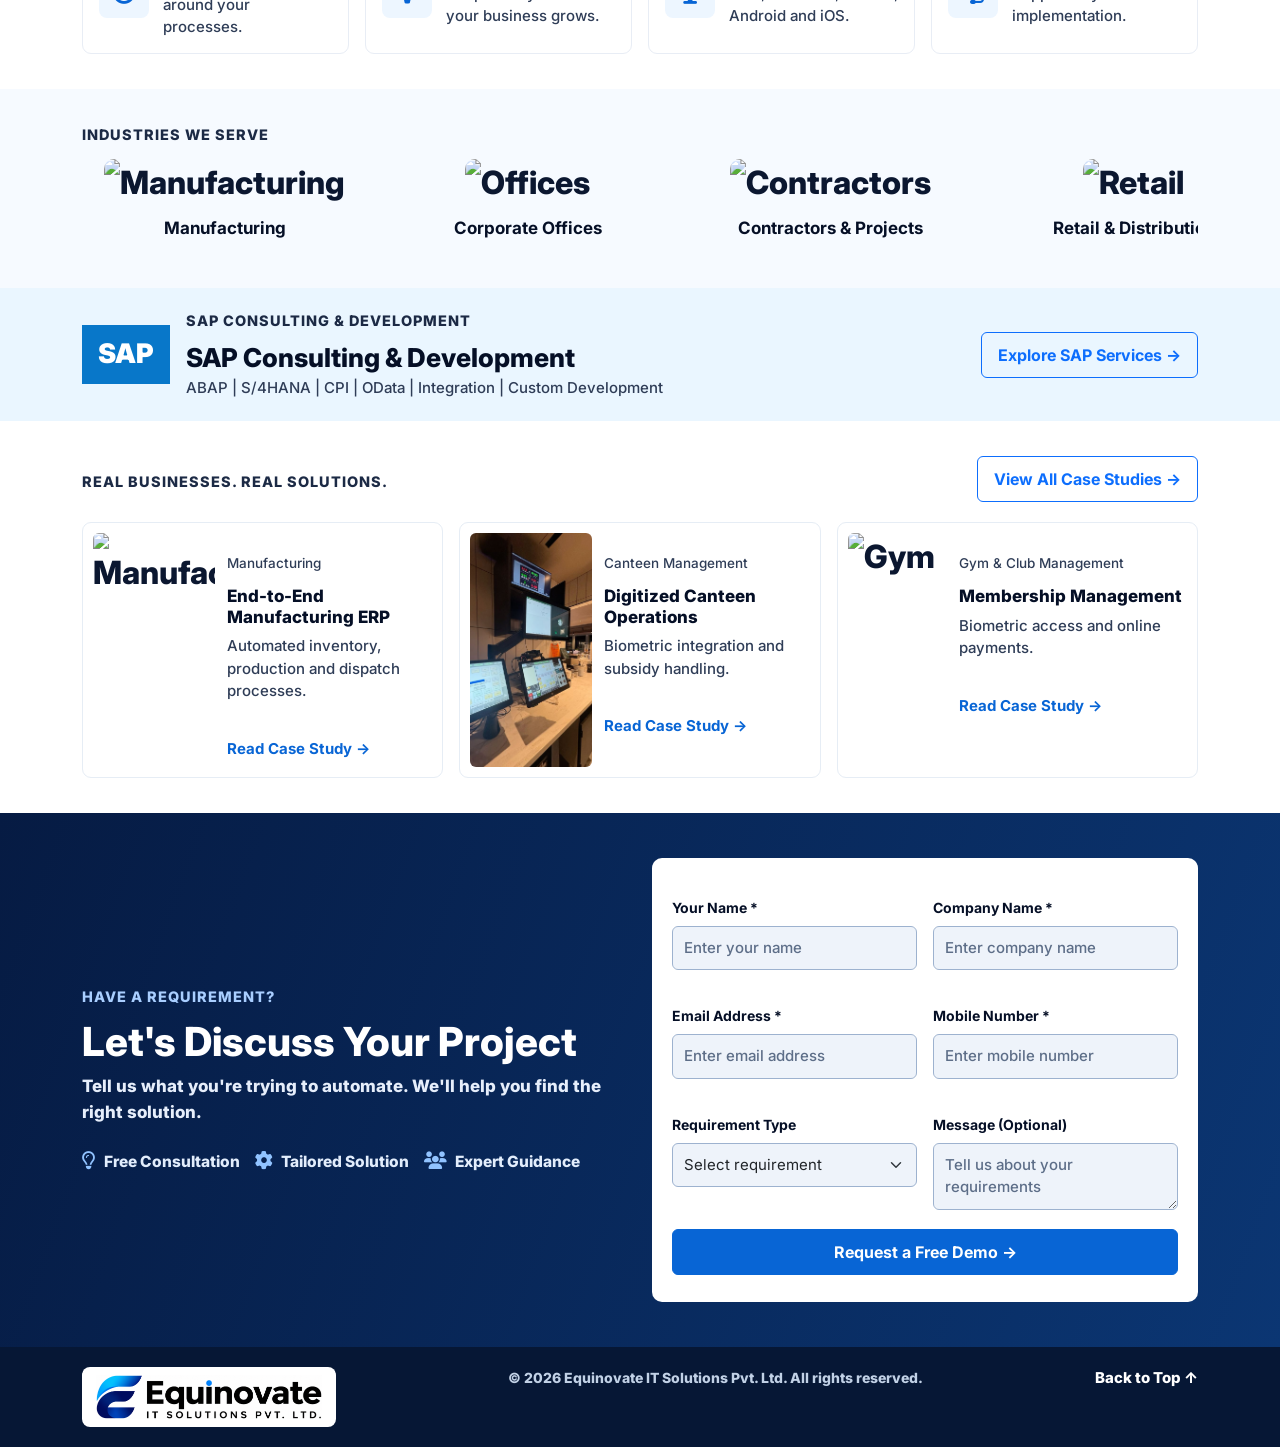
==== commit ed92da47: "Merge branch 'main' of https://github.com/Akshattechie123/Equinovate" ====
--- a/index.html
+++ b/index.html
@@ -191,7 +191,11 @@
                     <div class="product-head"><div class="product-icon pink"><i class="fa-solid fa-utensils"></i></div><h5>Canteen Management</h5></div>
                     <p>Smart canteen operations with biometric integration.</p>
                     <img src="images/canteenimages.png" alt="Canteen">
+<<<<<<< HEAD
                     <a href="products/canteen-management.html">View Features →</a>
+=======
+                    <a href="#contact">View Features →</a>
+>>>>>>> ec76961e84ffa1496fd644b7f60910cf1c05217d
                 </div>
             </div>
 
@@ -200,7 +204,11 @@
                     <div class="product-head"><div class="product-icon purple"><i class="fa-solid fa-user-group"></i></div><h5>Visitor Management</h5></div>
                     <p>Secure visitor management with QR code notifications.</p>
                     <img src="images/visitor_Management.png" alt="Visitor">
+<<<<<<< HEAD
                     <a href="products/visitor-management.html">View Features →</a>
+=======
+                    <a href="#contact">View Features →</a>
+>>>>>>> ec76961e84ffa1496fd644b7f60910cf1c05217d
                 </div>
             </div>
 
@@ -227,7 +235,11 @@
                     <div class="product-head"><div class="product-icon blue"><i class="fa-solid fa-truck"></i></div><h5>Vehicle Management</h5></div>
                     <p>Manage fleet, vehicle maintenance and operations.</p>
                     <img src="images/Vehicle_Management.png" alt="Vehicles">
+<<<<<<< HEAD
                     <a href="products/vehicle-management.html">View Features →</a>
+=======
+                    <a href="#contact">View Features →</a>
+>>>>>>> ec76961e84ffa1496fd644b7f60910cf1c05217d
                 </div>
             </div>
 
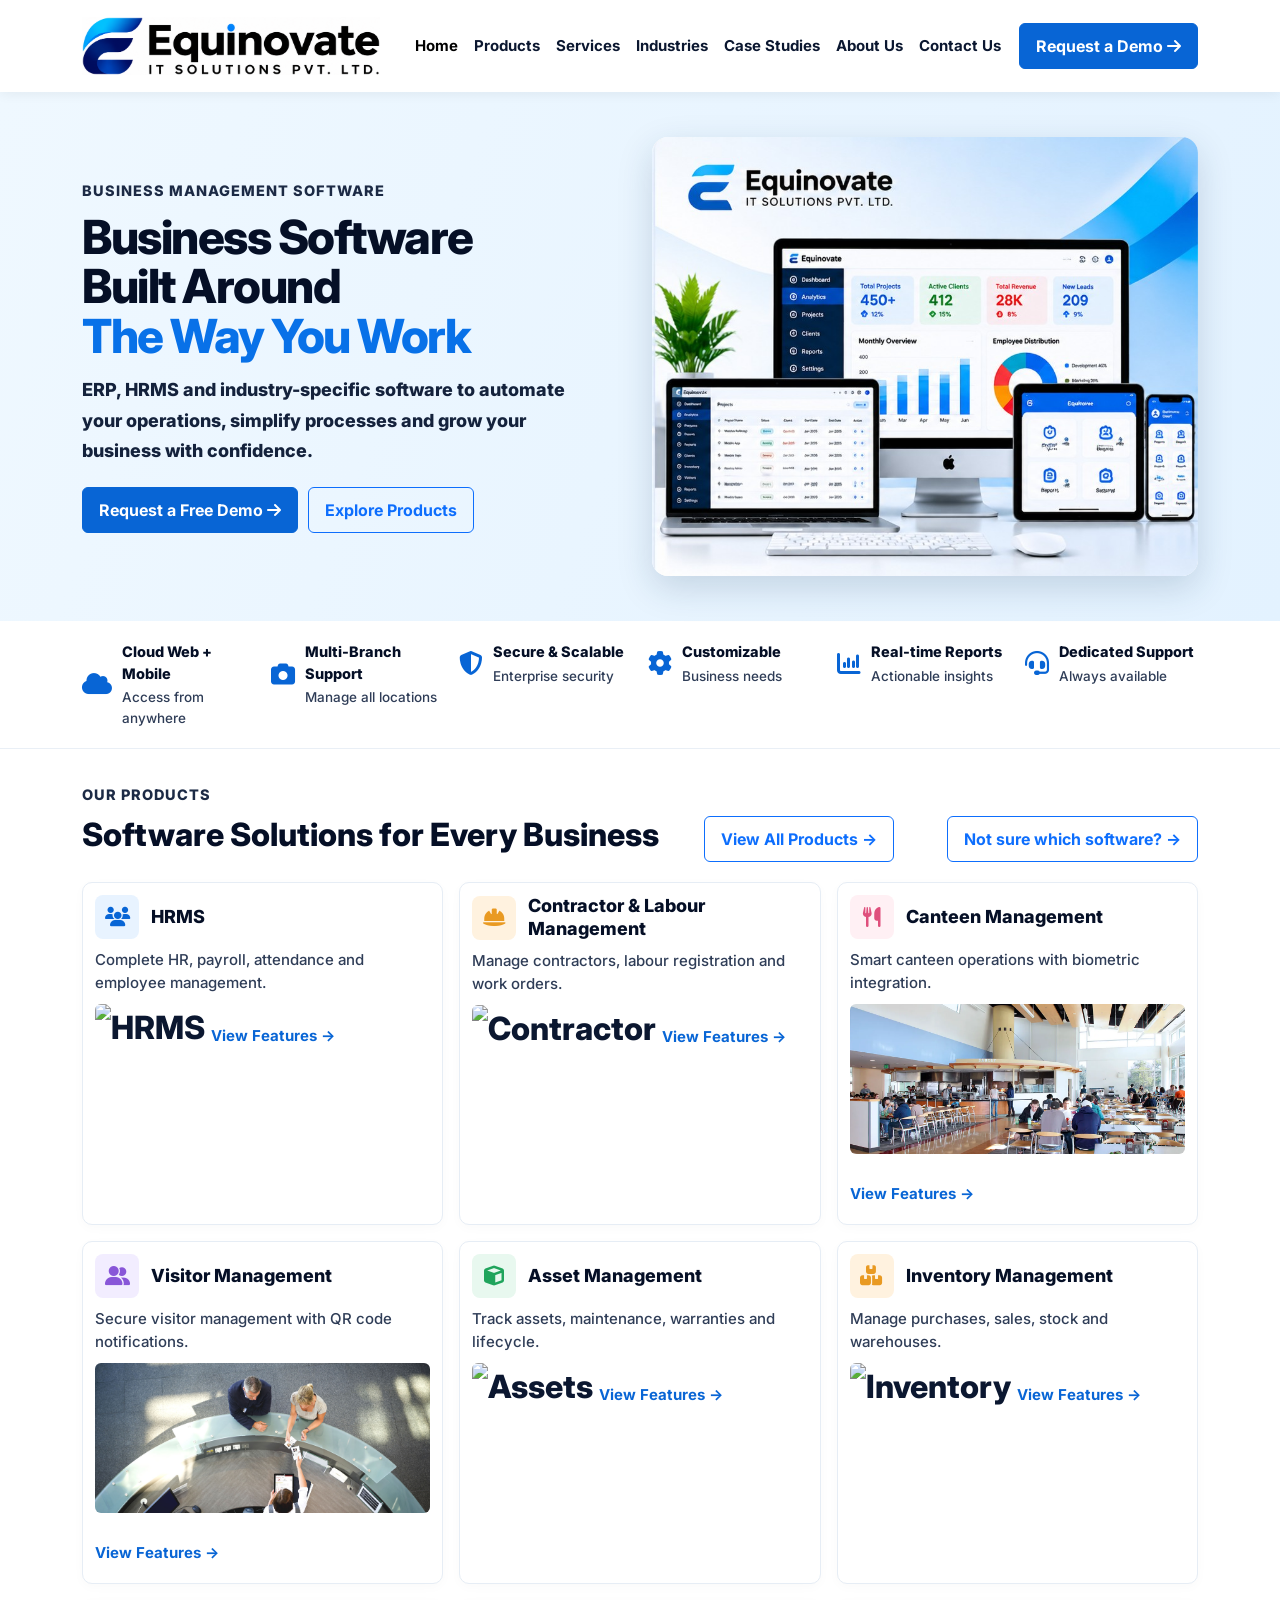
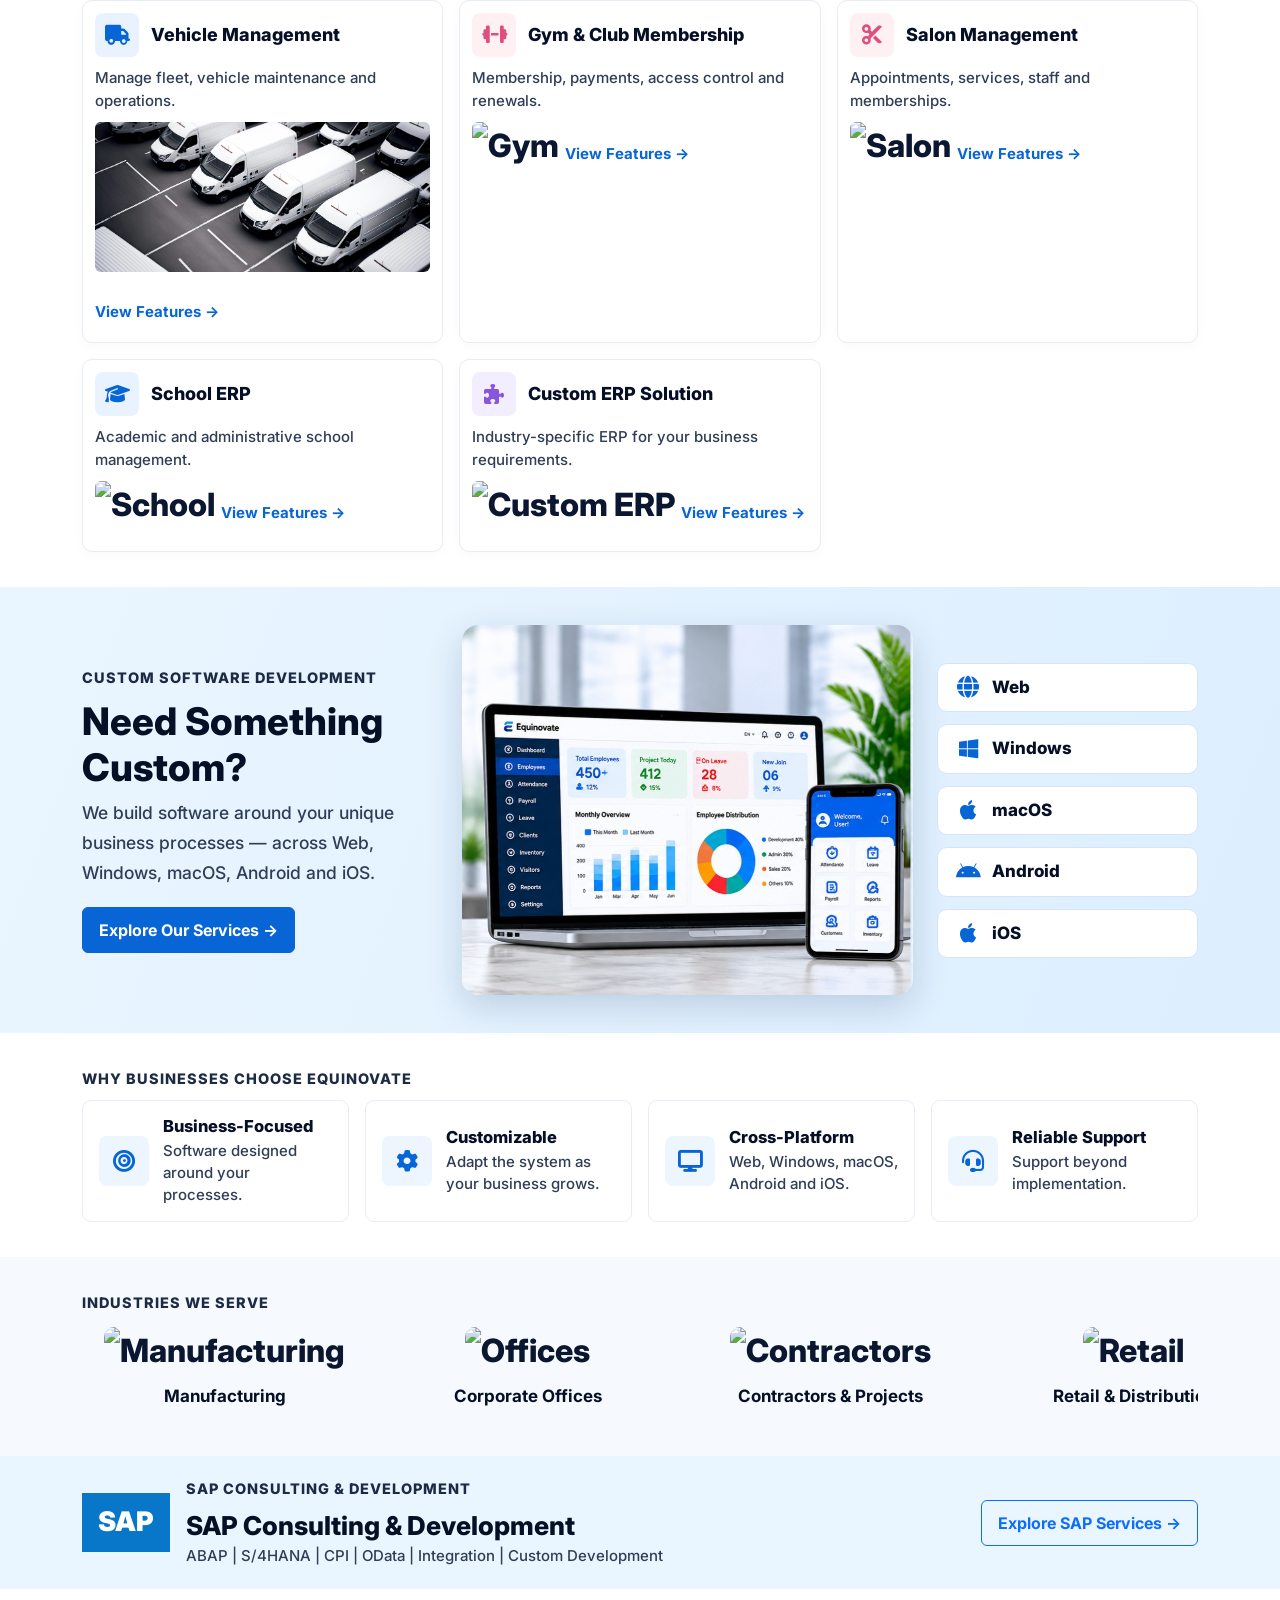
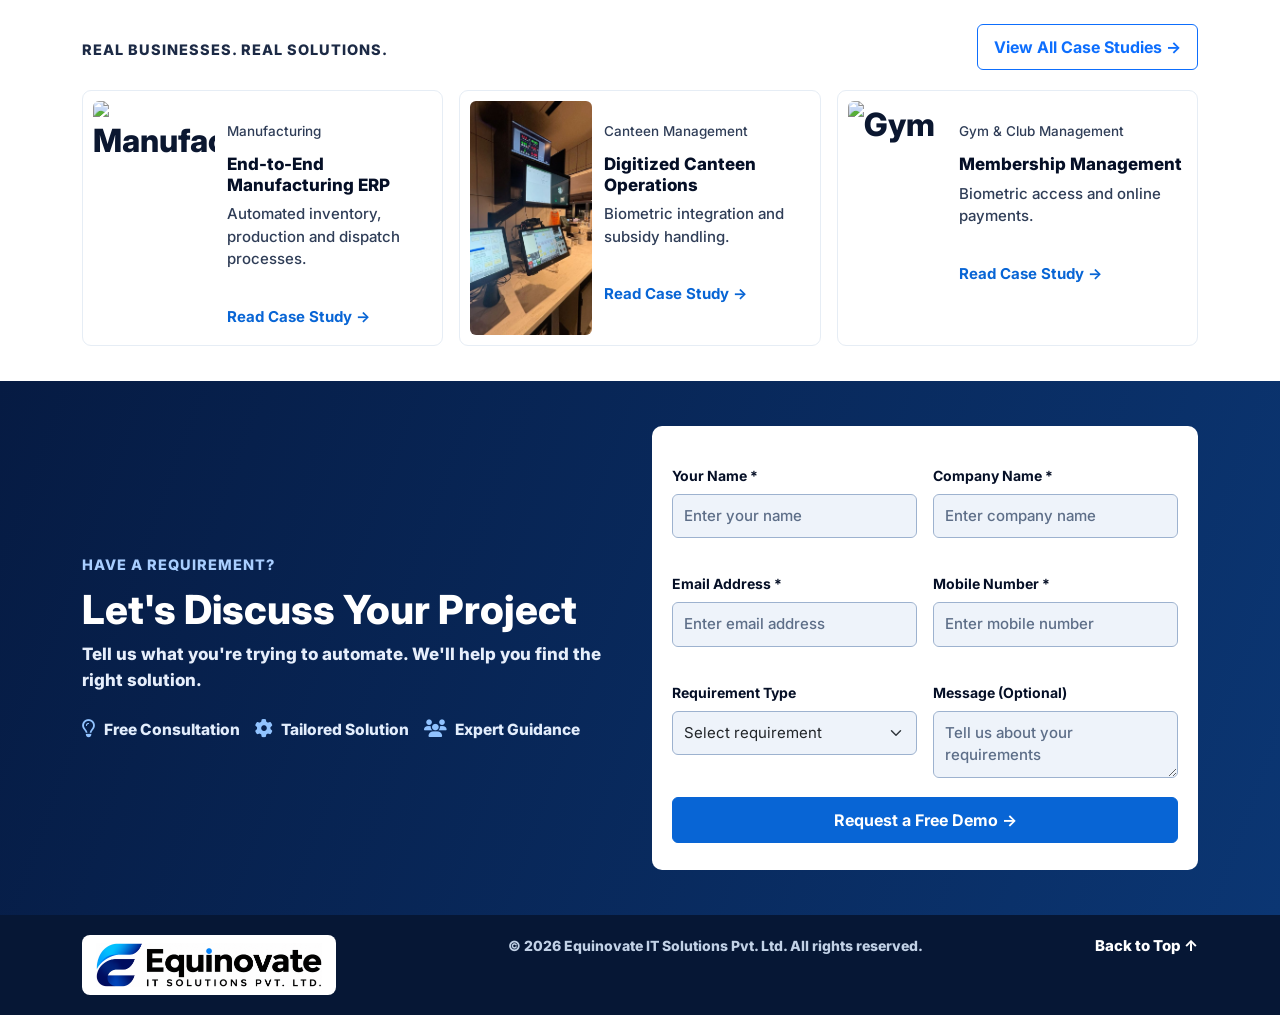
==== commit 614159c5: "Third Commit" ====
--- a/index.html
+++ b/index.html
@@ -191,11 +191,7 @@
                     <div class="product-head"><div class="product-icon pink"><i class="fa-solid fa-utensils"></i></div><h5>Canteen Management</h5></div>
                     <p>Smart canteen operations with biometric integration.</p>
                     <img src="images/canteenimages.png" alt="Canteen">
-<<<<<<< HEAD
                     <a href="products/canteen-management.html">View Features →</a>
-=======
-                    <a href="#contact">View Features →</a>
->>>>>>> ec76961e84ffa1496fd644b7f60910cf1c05217d
                 </div>
             </div>
 
@@ -204,11 +200,7 @@
                     <div class="product-head"><div class="product-icon purple"><i class="fa-solid fa-user-group"></i></div><h5>Visitor Management</h5></div>
                     <p>Secure visitor management with QR code notifications.</p>
                     <img src="images/visitor_Management.png" alt="Visitor">
-<<<<<<< HEAD
                     <a href="products/visitor-management.html">View Features →</a>
-=======
-                    <a href="#contact">View Features →</a>
->>>>>>> ec76961e84ffa1496fd644b7f60910cf1c05217d
                 </div>
             </div>
 
@@ -235,11 +227,7 @@
                     <div class="product-head"><div class="product-icon blue"><i class="fa-solid fa-truck"></i></div><h5>Vehicle Management</h5></div>
                     <p>Manage fleet, vehicle maintenance and operations.</p>
                     <img src="images/Vehicle_Management.png" alt="Vehicles">
-<<<<<<< HEAD
                     <a href="products/vehicle-management.html">View Features →</a>
-=======
-                    <a href="#contact">View Features →</a>
->>>>>>> ec76961e84ffa1496fd644b7f60910cf1c05217d
                 </div>
             </div>
 
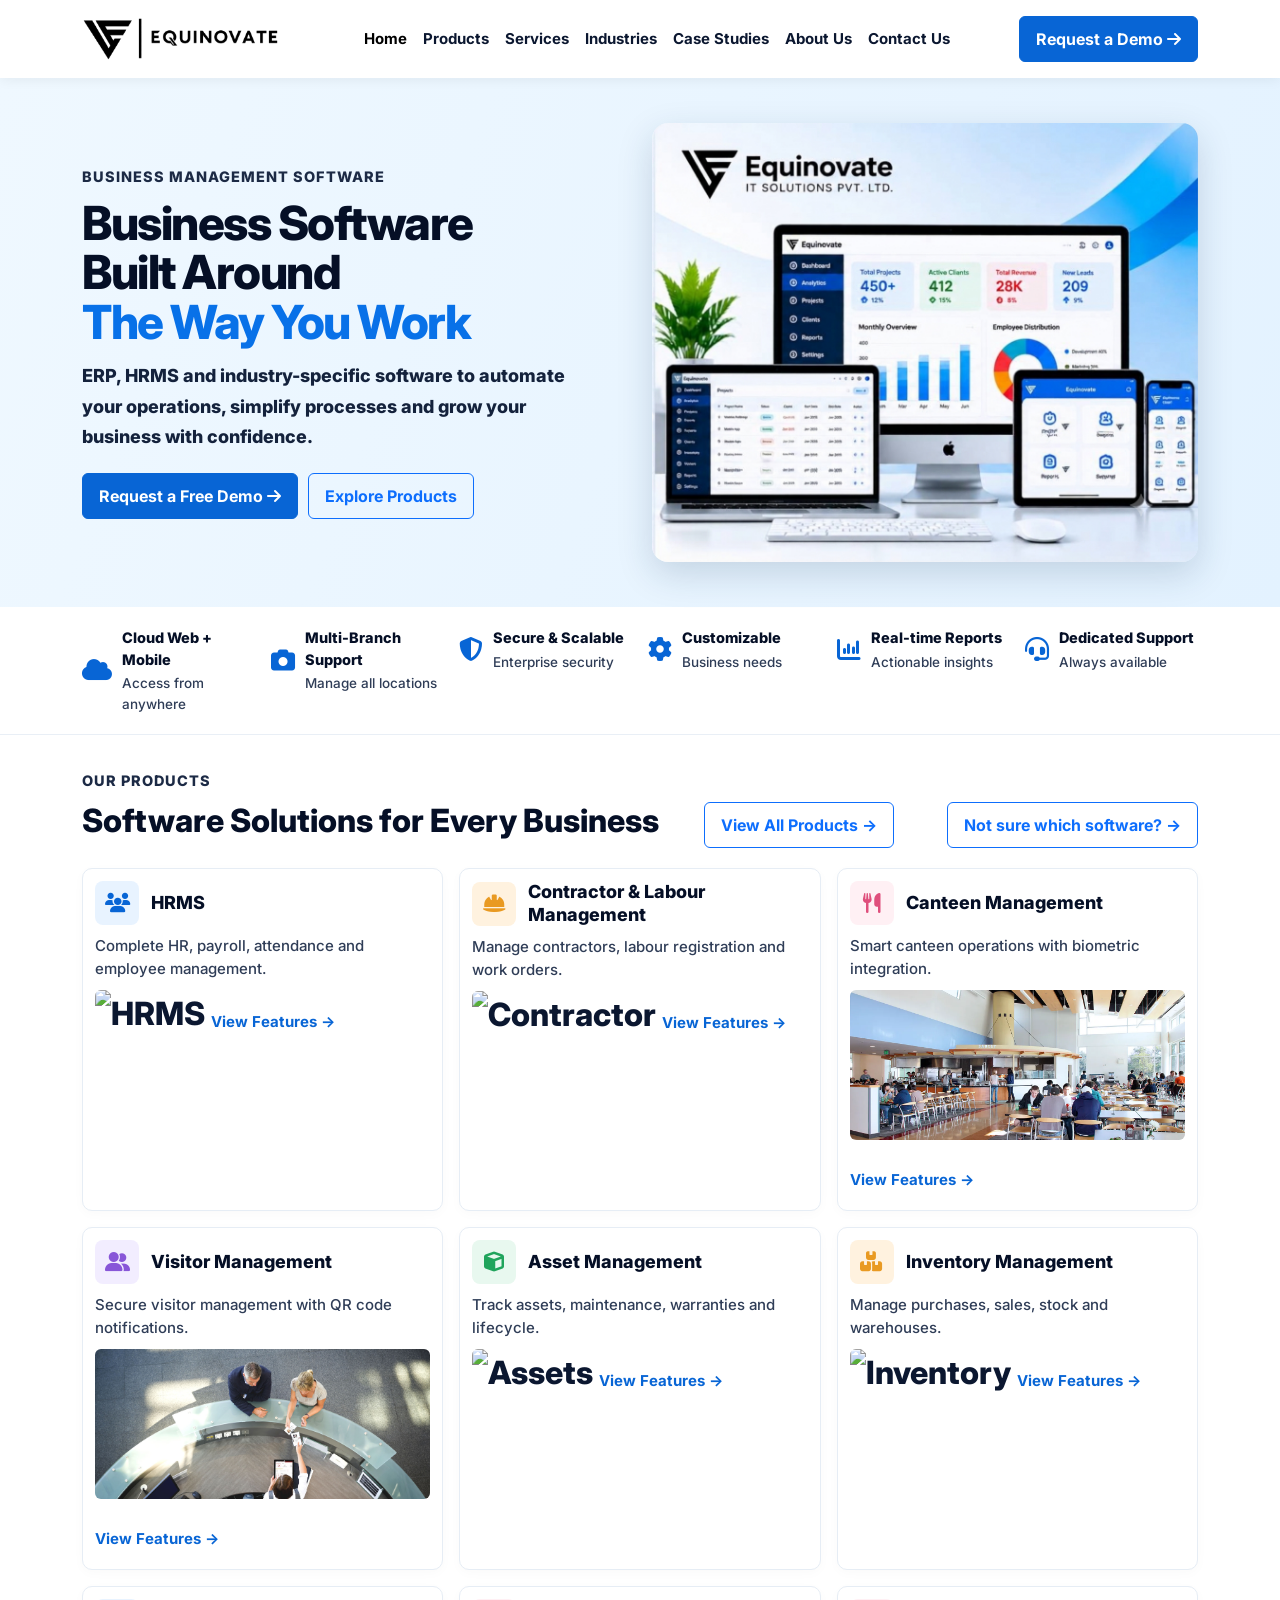
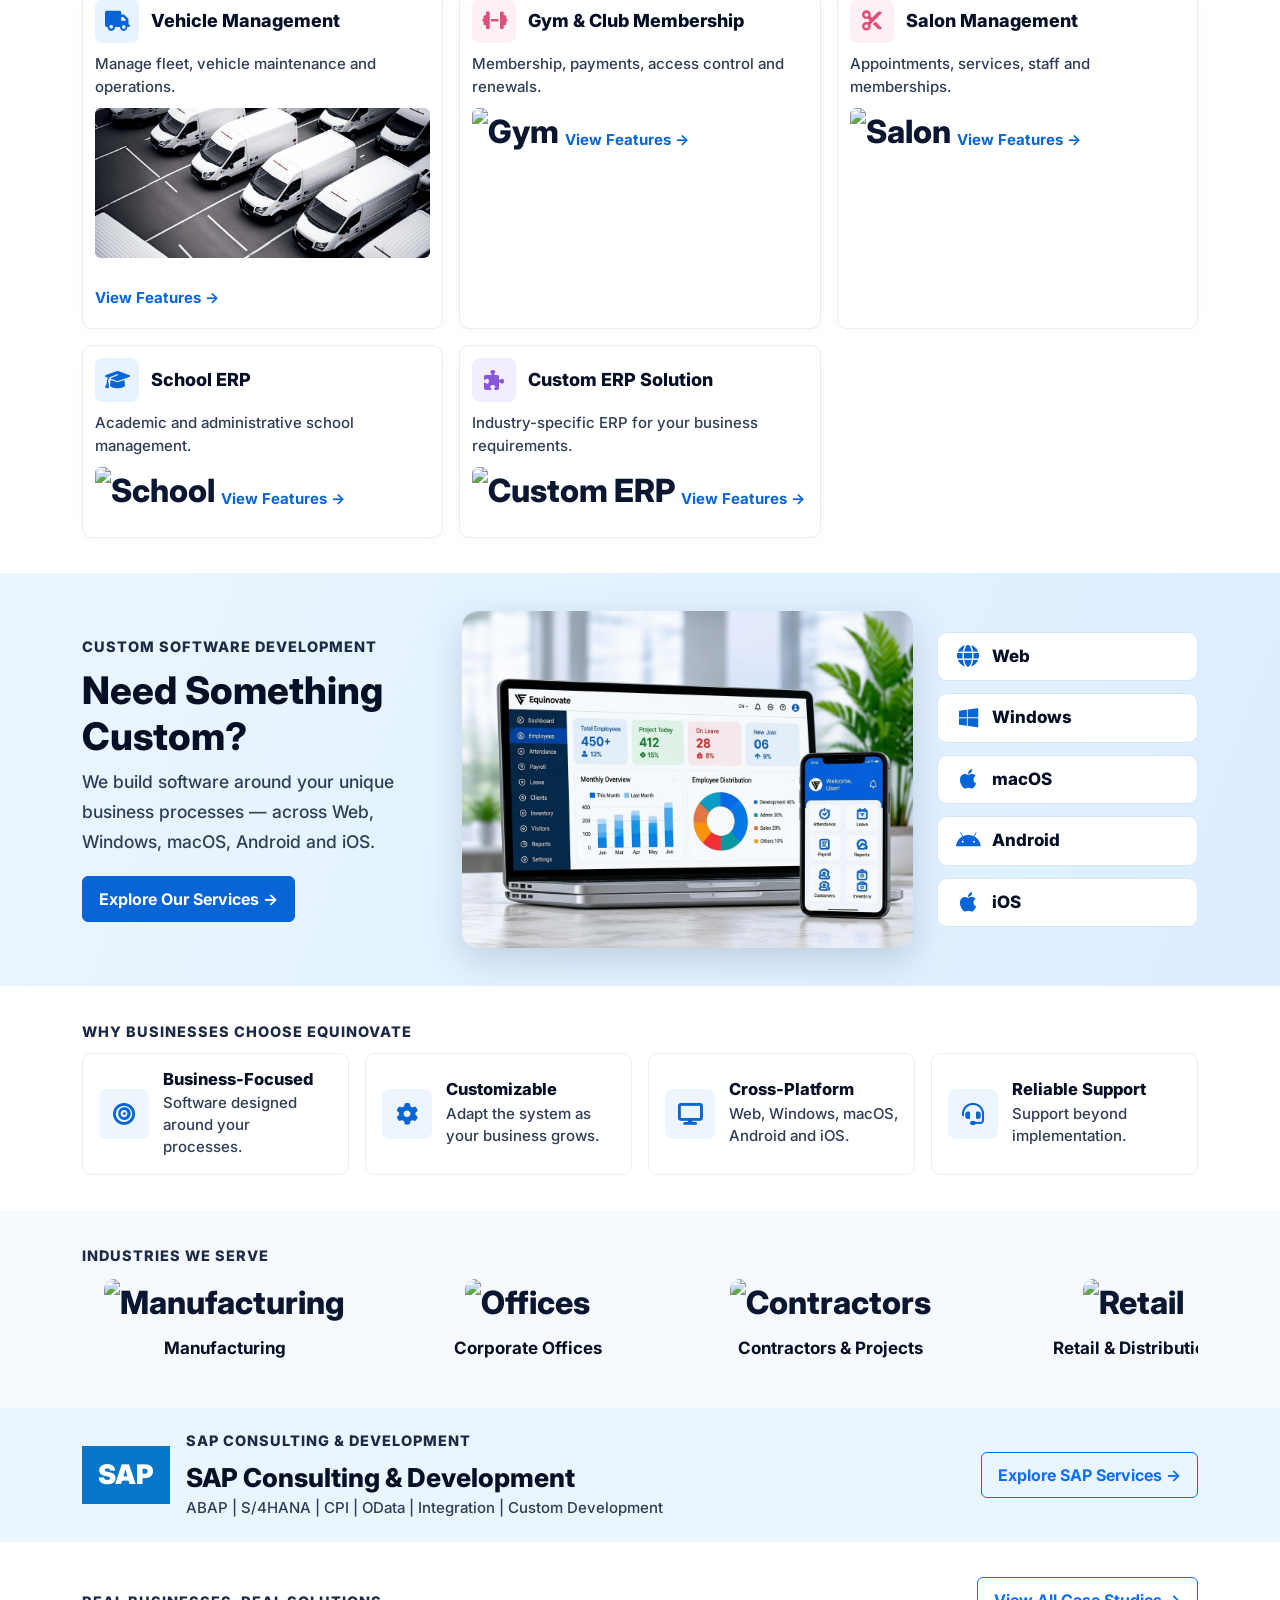
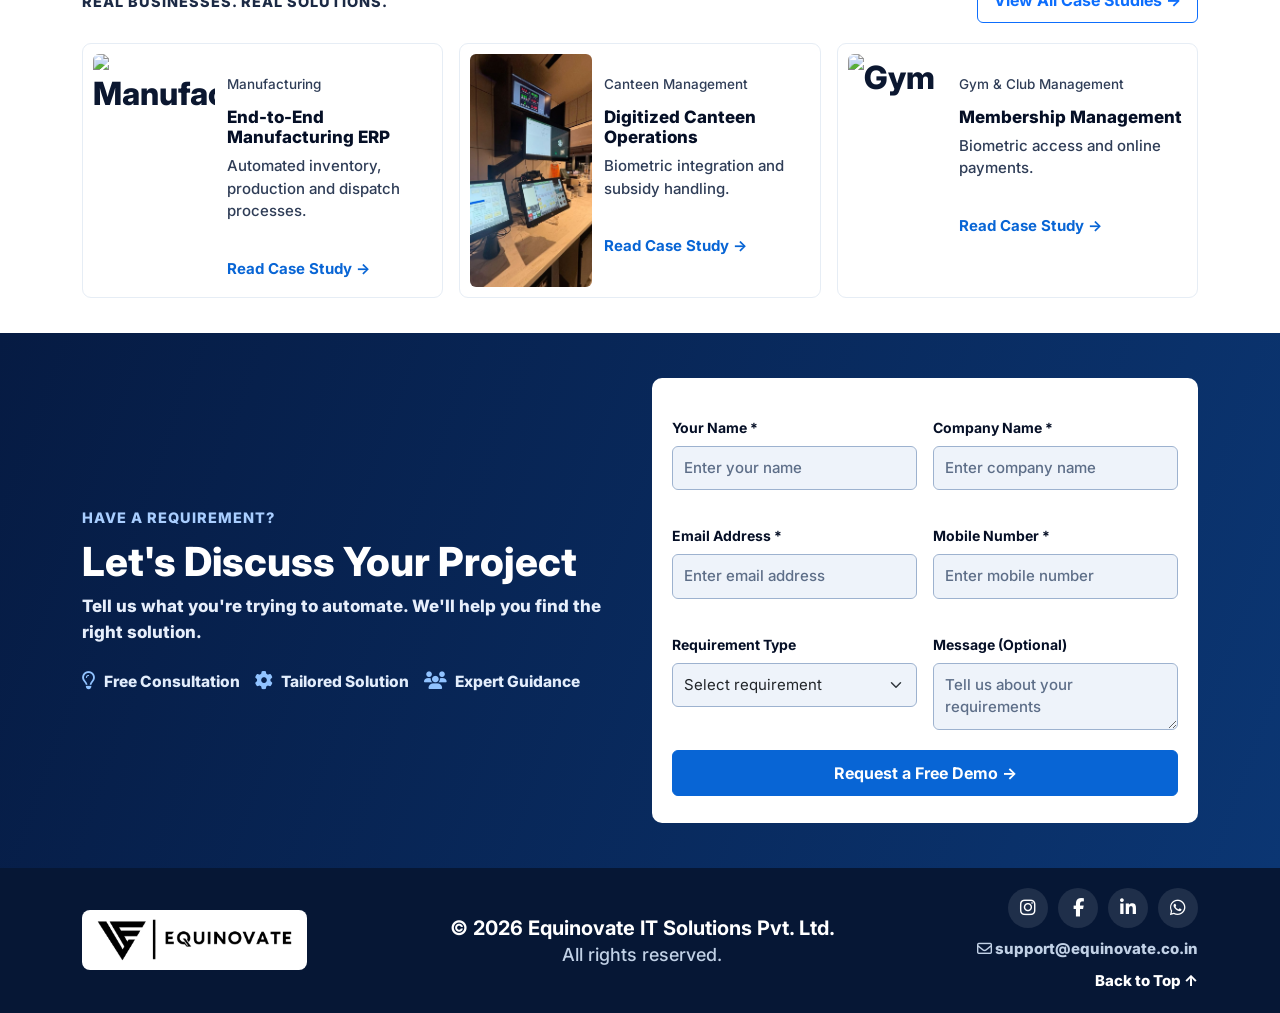
==== commit 1d753e67: "Add links of social media" ====
--- a/index.html
+++ b/index.html
@@ -92,7 +92,7 @@
 
             <div class="col-lg-6">
                 <div class="hero-image">
-                    <img src="images/dashboard1.jpg" alt="Equinovate business software dashboard on desktop, laptop, tablet and mobile">
+                    <img src="images/dashboard2.png" alt="Equinovate business software dashboard on desktop, laptop, tablet and mobile">
                 </div>
             </div>
 
@@ -286,7 +286,7 @@
 
             <div class="col-lg-5">
                 <div class="custom-image">
-                    <img src="images/dashboard2.jpg" alt="Equinovate custom software on laptop and mobile">
+                    <img src="images/dashboard1.png" alt="Equinovate custom software on laptop and mobile">
                 </div>
             </div>
 
@@ -516,13 +516,28 @@
 
 <!-- FOOTER -->
 <footer class="footer">
-    <div class="container d-flex flex-wrap justify-content-between gap-3">
+    <div class="container footer-inner">
+
         <a class="logo footer-logo" href="#home">
             <img src="images/logo.png" alt="Equinovate IT Solutions Pvt. Ltd." class="logo-img">
         </a>
 
-        <p>© <span id="year"></span> Equinovate IT Solutions Pvt. Ltd. All rights reserved.</p>
-        <a href="#home">Back to Top ↑</a>
+        <div class="footer-copy">
+            <p class="footer-copy-main">© <span id="year"></span> Equinovate IT Solutions Pvt. Ltd.</p>
+            <p class="footer-copy-sub">All rights reserved.</p>
+        </div>
+
+        <div class="footer-contact">
+            <div class="footer-social">
+                <a href="https://www.instagram.com/equinovateitsolutionspvtltd/" target="_blank" rel="noopener noreferrer" class="social-instagram" aria-label="Instagram" title="Instagram"><i class="fa-brands fa-instagram"></i></a>
+                <a href="https://www.facebook.com/people/Equinovate-IT-Solutions-Private-Limited/61591953458714/" target="_blank" rel="noopener noreferrer" class="social-facebook" aria-label="Facebook" title="Facebook"><i class="fa-brands fa-facebook-f"></i></a>
+                <a href="https://www.linkedin.com/company/equinovate-it-solution/" target="_blank" rel="noopener noreferrer" class="social-linkedin" aria-label="LinkedIn" title="LinkedIn"><i class="fa-brands fa-linkedin-in"></i></a>
+                <a href="https://wa.me/919725192139" target="_blank" rel="noopener noreferrer" class="social-whatsapp" aria-label="WhatsApp: +91 9725-192-139" title="WhatsApp: +91 9725-192-139"><i class="fa-brands fa-whatsapp"></i></a>
+            </div>
+            <a class="footer-email" href="mailto:support@equinovate.co.in"><i class="fa-regular fa-envelope"></i> support@equinovate.co.in</a>
+            <a class="footer-top" href="#home">Back to Top ↑</a>
+        </div>
+
     </div>
 </footer>
 
--- a/css/style.css
+++ b/css/style.css
@@ -536,12 +536,83 @@
     color: #c1d1e6;
 }
 
-.footer p {
-    font-size: 14px;
+.footer-inner {
+    display: flex;
+    flex-wrap: wrap;
+    align-items: center;
+    justify-content: space-between;
+    gap: 24px;
+}
+
+.footer-copy {
+    text-align: center;
+}
+
+.footer-copy p {
     margin: 0;
 }
 
-.footer a:last-child {
+.footer .footer-copy-main {
+    font-size: 20px;
+    font-weight: 700;
+    color: #fff;
+    line-height: 1.4;
+}
+
+.footer .footer-copy-sub {
+    font-size: 18px;
+    font-weight: 500;
+    color: #c1d1e6;
+    line-height: 1.4;
+}
+
+.footer-contact {
+    display: flex;
+    flex-direction: column;
+    align-items: flex-end;
+    gap: 10px;
+}
+
+.footer-social {
+    display: flex;
+    gap: 10px;
+}
+
+.footer-social a {
+    width: 40px;
+    height: 40px;
+    border-radius: 50%;
+    display: inline-flex;
+    align-items: center;
+    justify-content: center;
+    background: rgba(255, 255, 255, 0.1);
+    color: #fff;
+    font-size: 18px;
+    text-decoration: none;
+    transition: transform .2s ease, background .2s ease;
+}
+
+.footer-social a:hover {
+    transform: translateY(-3px);
+    color: #fff;
+}
+
+.footer-social .social-instagram:hover { background: #e1306c; }
+.footer-social .social-facebook:hover  { background: #1877f2; }
+.footer-social .social-linkedin:hover  { background: #0a66c2; }
+.footer-social .social-whatsapp:hover  { background: #25d366; }
+
+.footer .footer-email {
+    color: #c1d1e6;
+    font-size: 15px;
+    text-decoration: none;
+}
+
+.footer .footer-email:hover {
+    color: #fff;
+}
+
+.footer .footer-top {
     color: white;
     font-size: 15px;
     text-decoration: none;
@@ -698,12 +769,25 @@
         padding: 14px;
     }
 
-    .footer .container {
-        justify-content: center !important;
+    .footer-inner {
+        justify-content: center;
         text-align: center;
     }
 
-    .footer p {
+    .footer-copy {
+        width: 100%;
+    }
+
+    .footer .footer-copy-main {
+        font-size: 17px;
+    }
+
+    .footer .footer-copy-sub {
+        font-size: 15px;
+    }
+
+    .footer-contact {
+        align-items: center;
         width: 100%;
     }
 }
@@ -711,7 +795,7 @@
 
 /* ===== LOGO ===== */
 .logo-img {
-    height: 58px;
+    height: 44px;
     width: auto;
     display: block;
 }
@@ -737,10 +821,13 @@
 
 /* ===== HERO IMAGE (dashboard1, right side) ===== */
 .hero-image img {
+    display: block;
+    width: auto;
+    max-width: 100%;
     height: auto;
     max-height: 480px;
-    object-fit: contain;
-    background: #fff;
+    margin: 0 auto;
+    background: transparent;
     border-radius: 16px;
 }
 
@@ -817,7 +904,7 @@
 }
 
 @media (max-width: 575px) {
-    .logo-img { height: 44px; }
+    .logo-img { height: 38px; }
     .hero-image img { height: auto; }
 }
 
@@ -880,3 +967,34 @@
         transition: none;
     }
 }
+
+
+/* ===== EXTRA RESPONSIVE FIXES ===== */
+img { max-width: 100%; }
+
+.product-head { min-width: 0; }
+.product-head h5 { min-width: 0; overflow-wrap: anywhere; }
+.why-card > div, .feature-item > div, .case-card > div { min-width: 0; }
+.why-card h5, .why-card p, .feature-item b, .feature-item small,
+.case-card h5, .case-card p, .case-card small { overflow-wrap: anywhere; }
+
+@media (max-width: 767px) {
+    .product-card p { min-height: 0; }
+}
+
+@media (max-width: 575px) {
+    .product-head { gap: 8px; margin-bottom: 8px; }
+    .product-head .product-icon { width: 34px; height: 34px; font-size: 16px; border-radius: 7px; }
+    .product-card h5 { font-size: 14px; line-height: 1.25; }
+    .product-card p { font-size: 13.5px; }
+    .product-card a { font-size: 14px; }
+    .products-section h2 { font-size: 24px; }
+}
+
+@media (max-width: 400px) {
+    .products-section .col-6 { flex: 0 0 100%; max-width: 100%; }
+    .product-card { padding: 12px; }
+    .product-card img { height: 150px; }
+    .product-card h5 { font-size: 16px; }
+    .product-head .product-icon { width: 40px; height: 40px; font-size: 18px; }
+}
